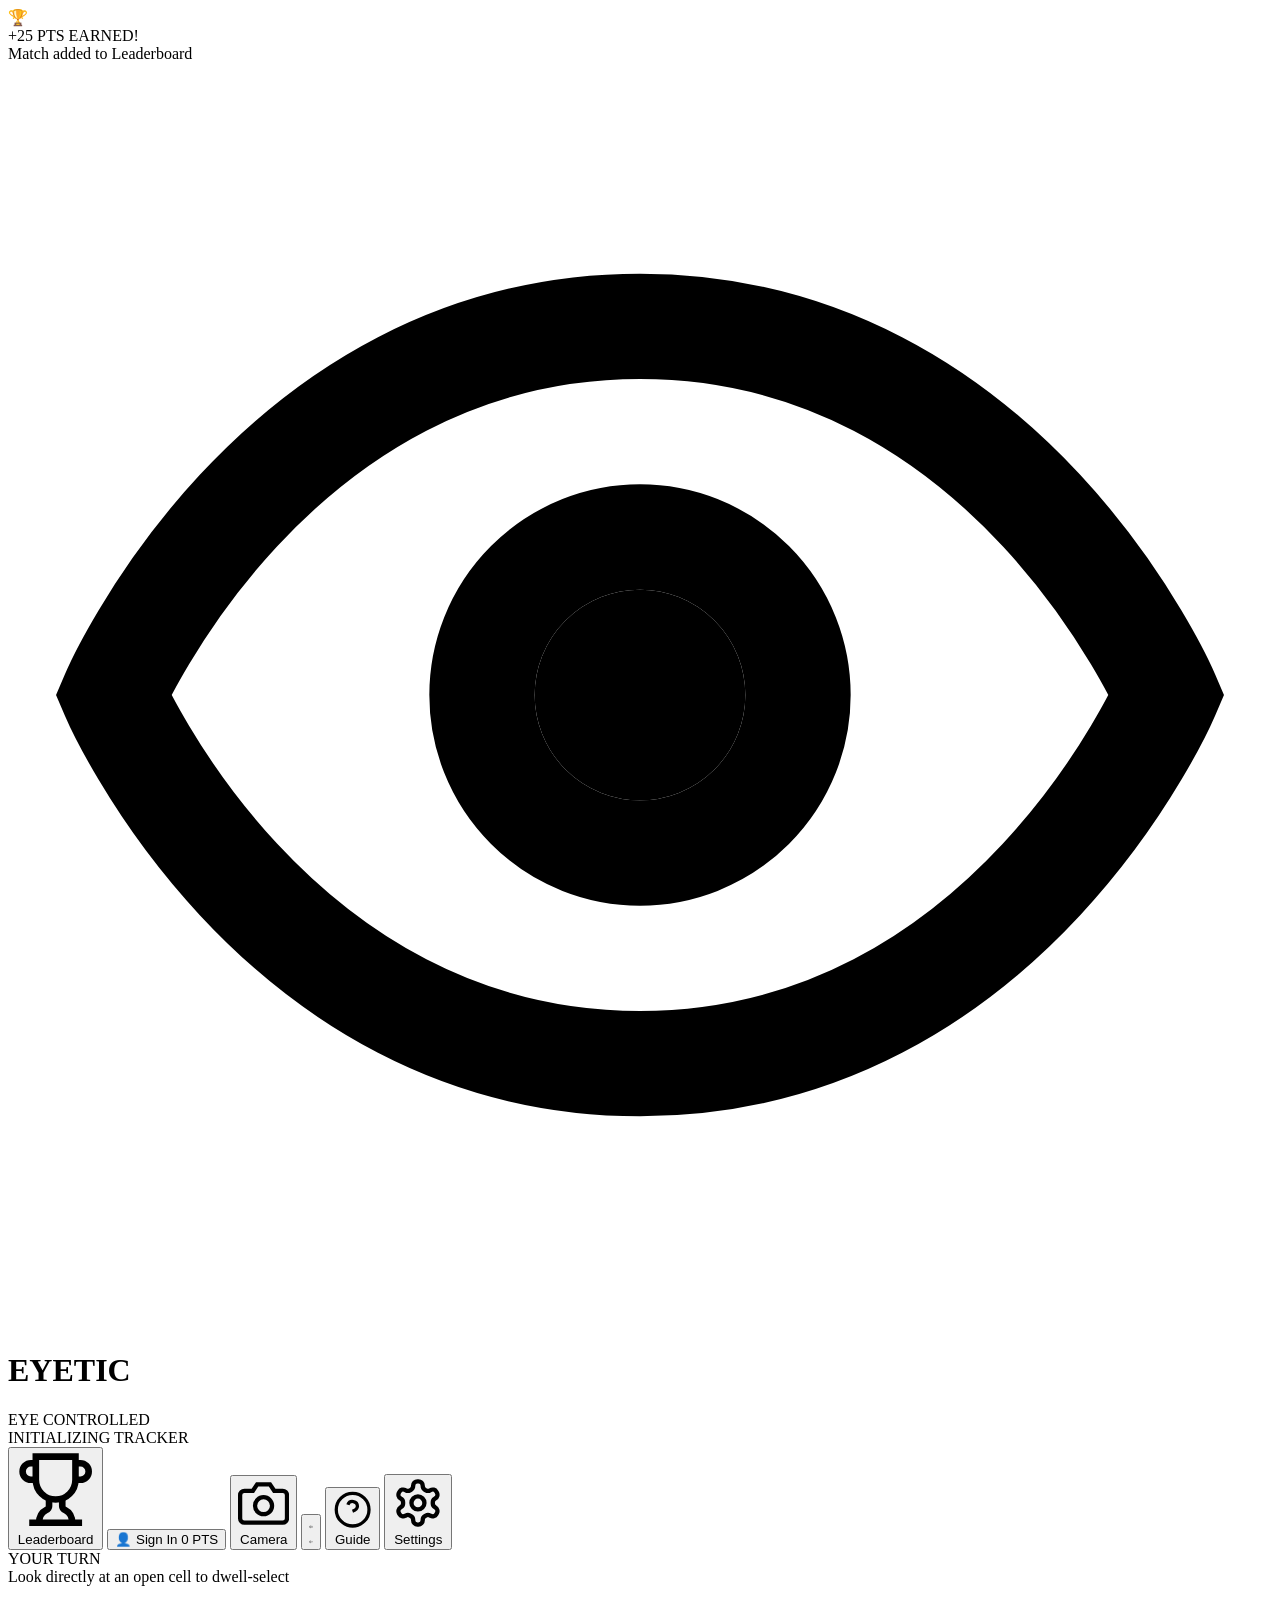
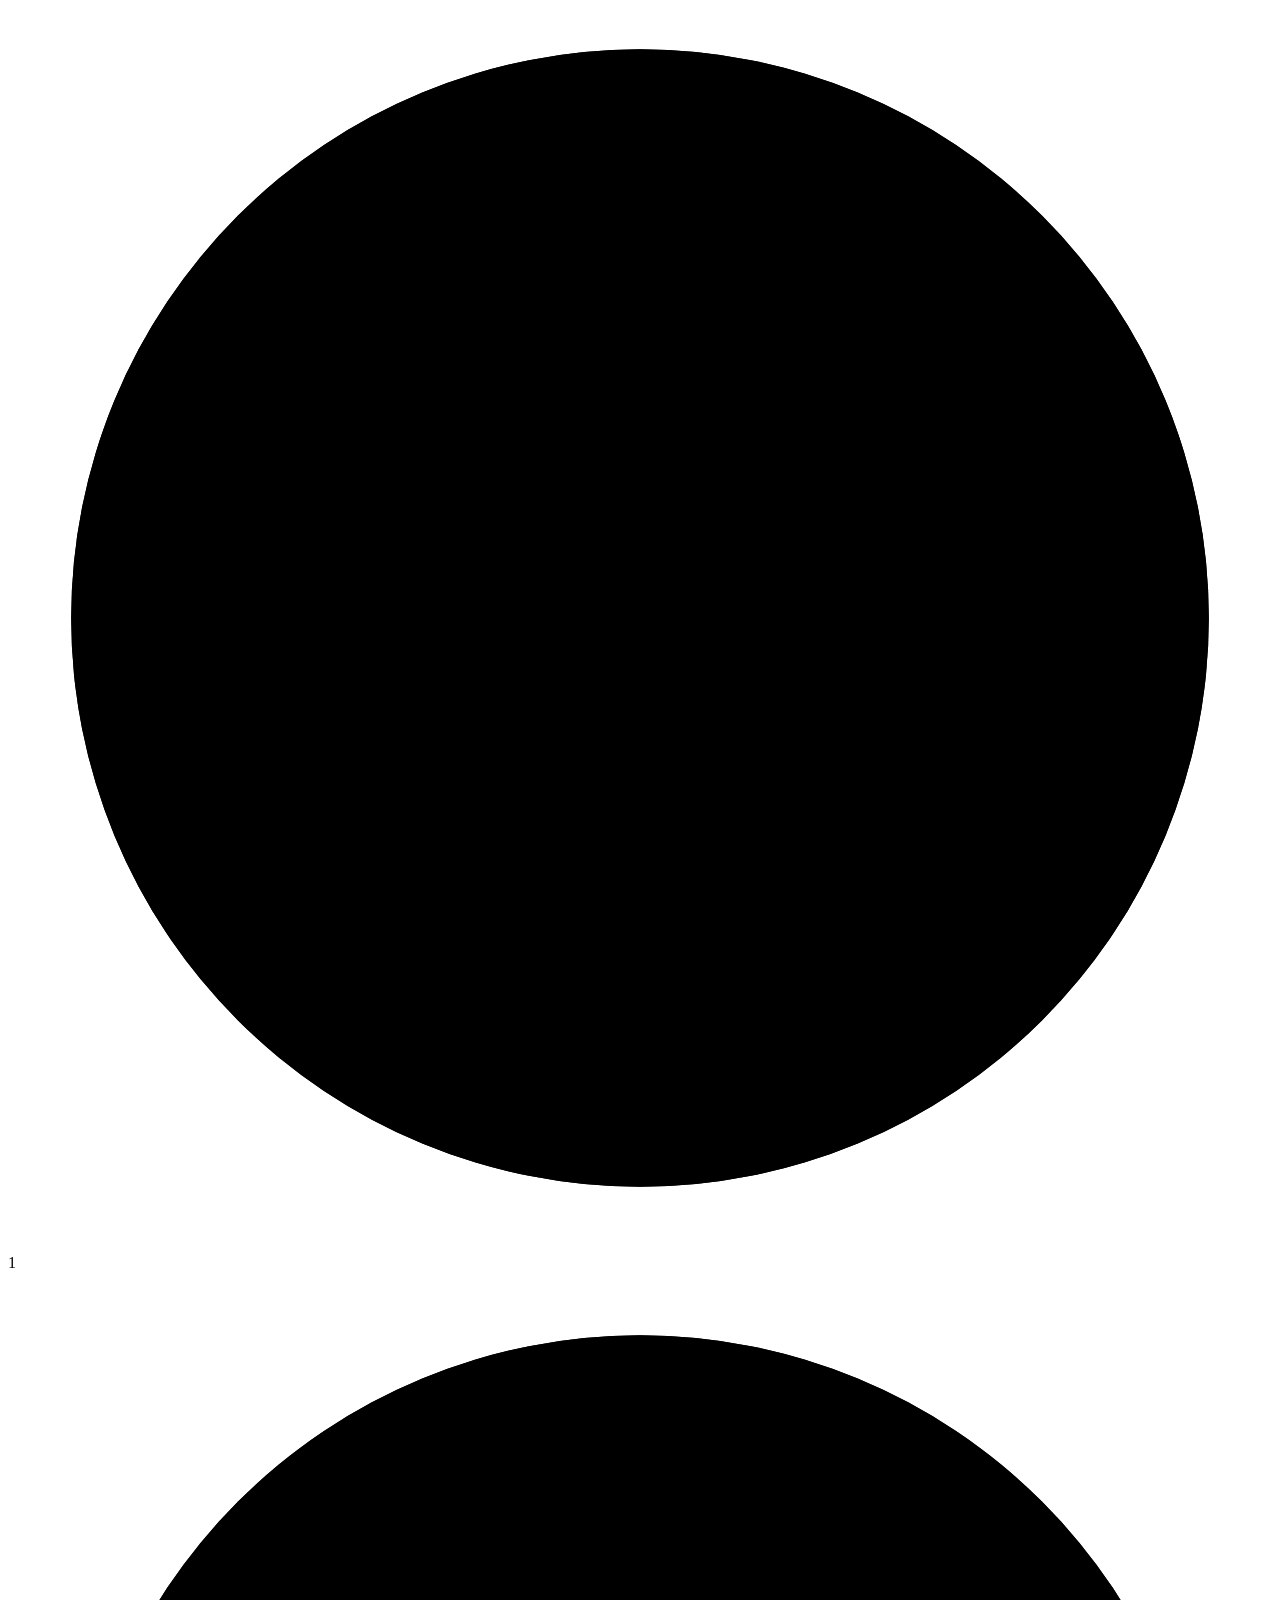
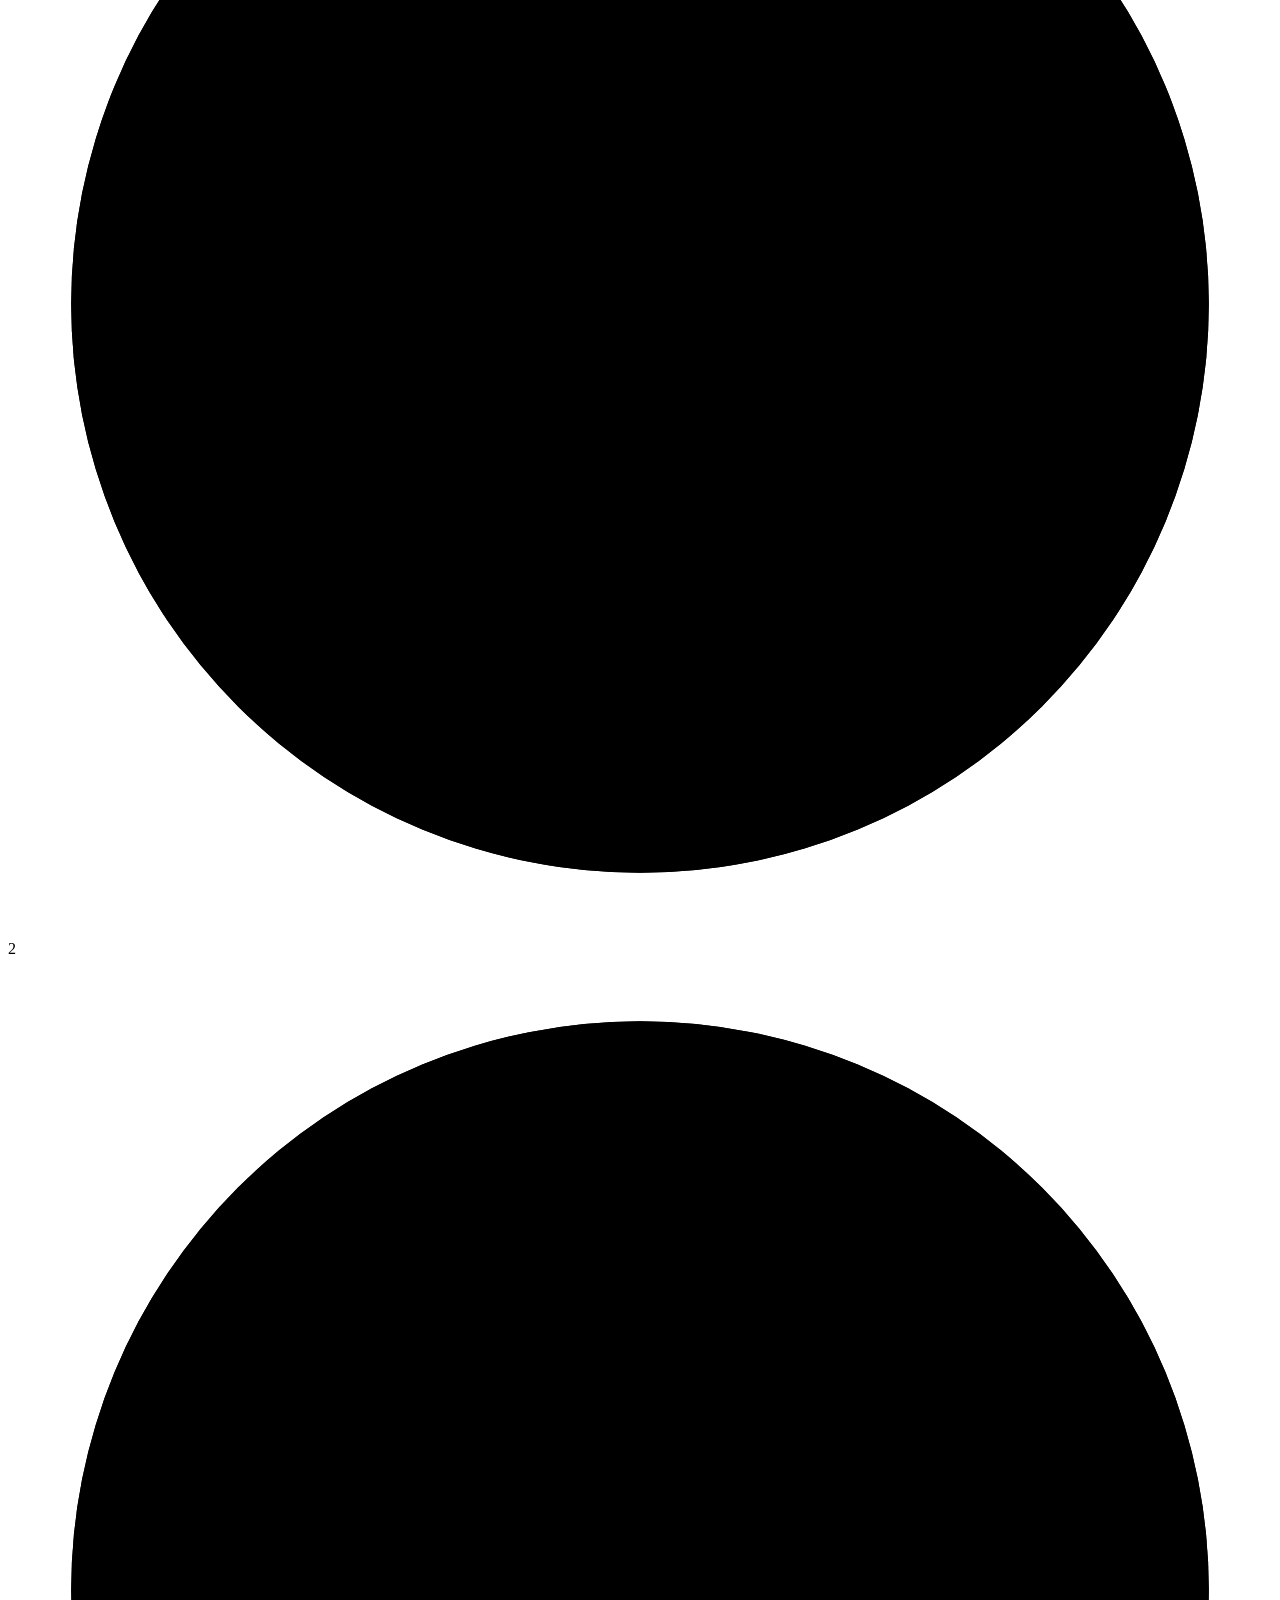
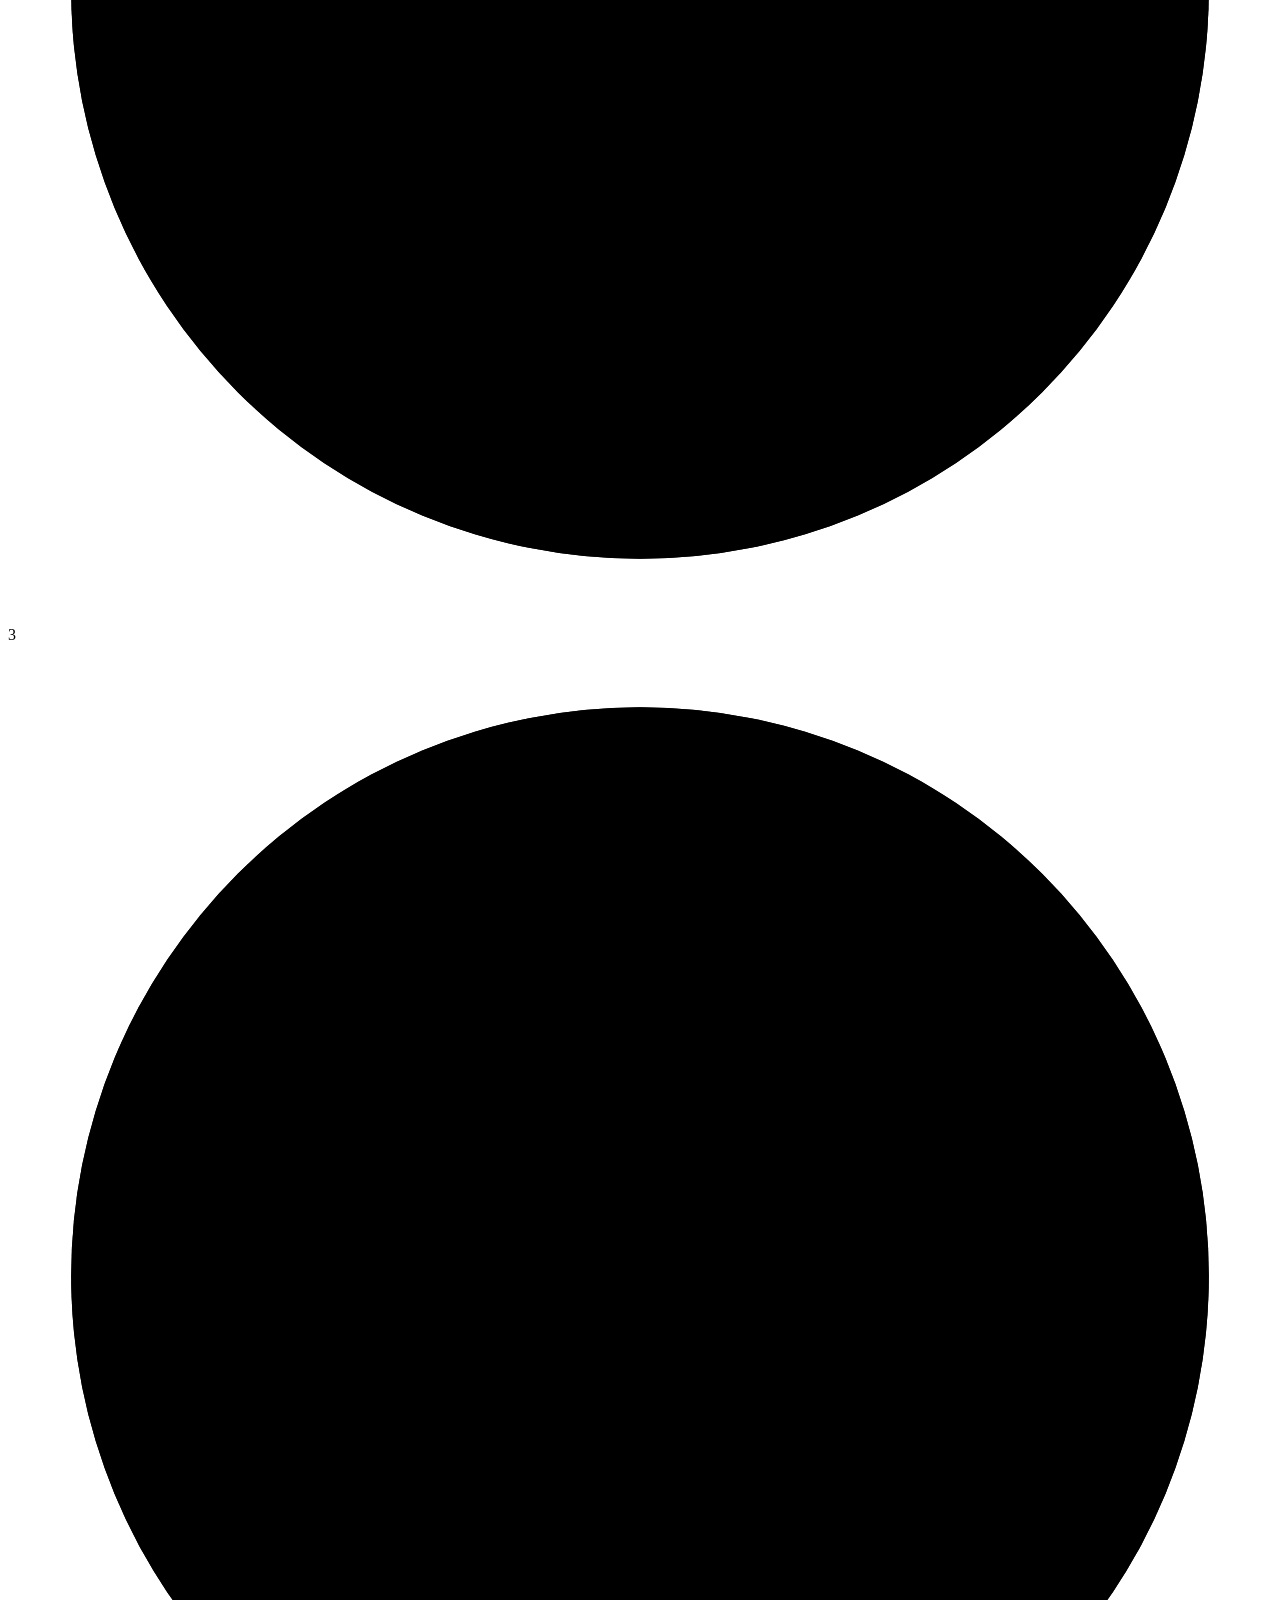
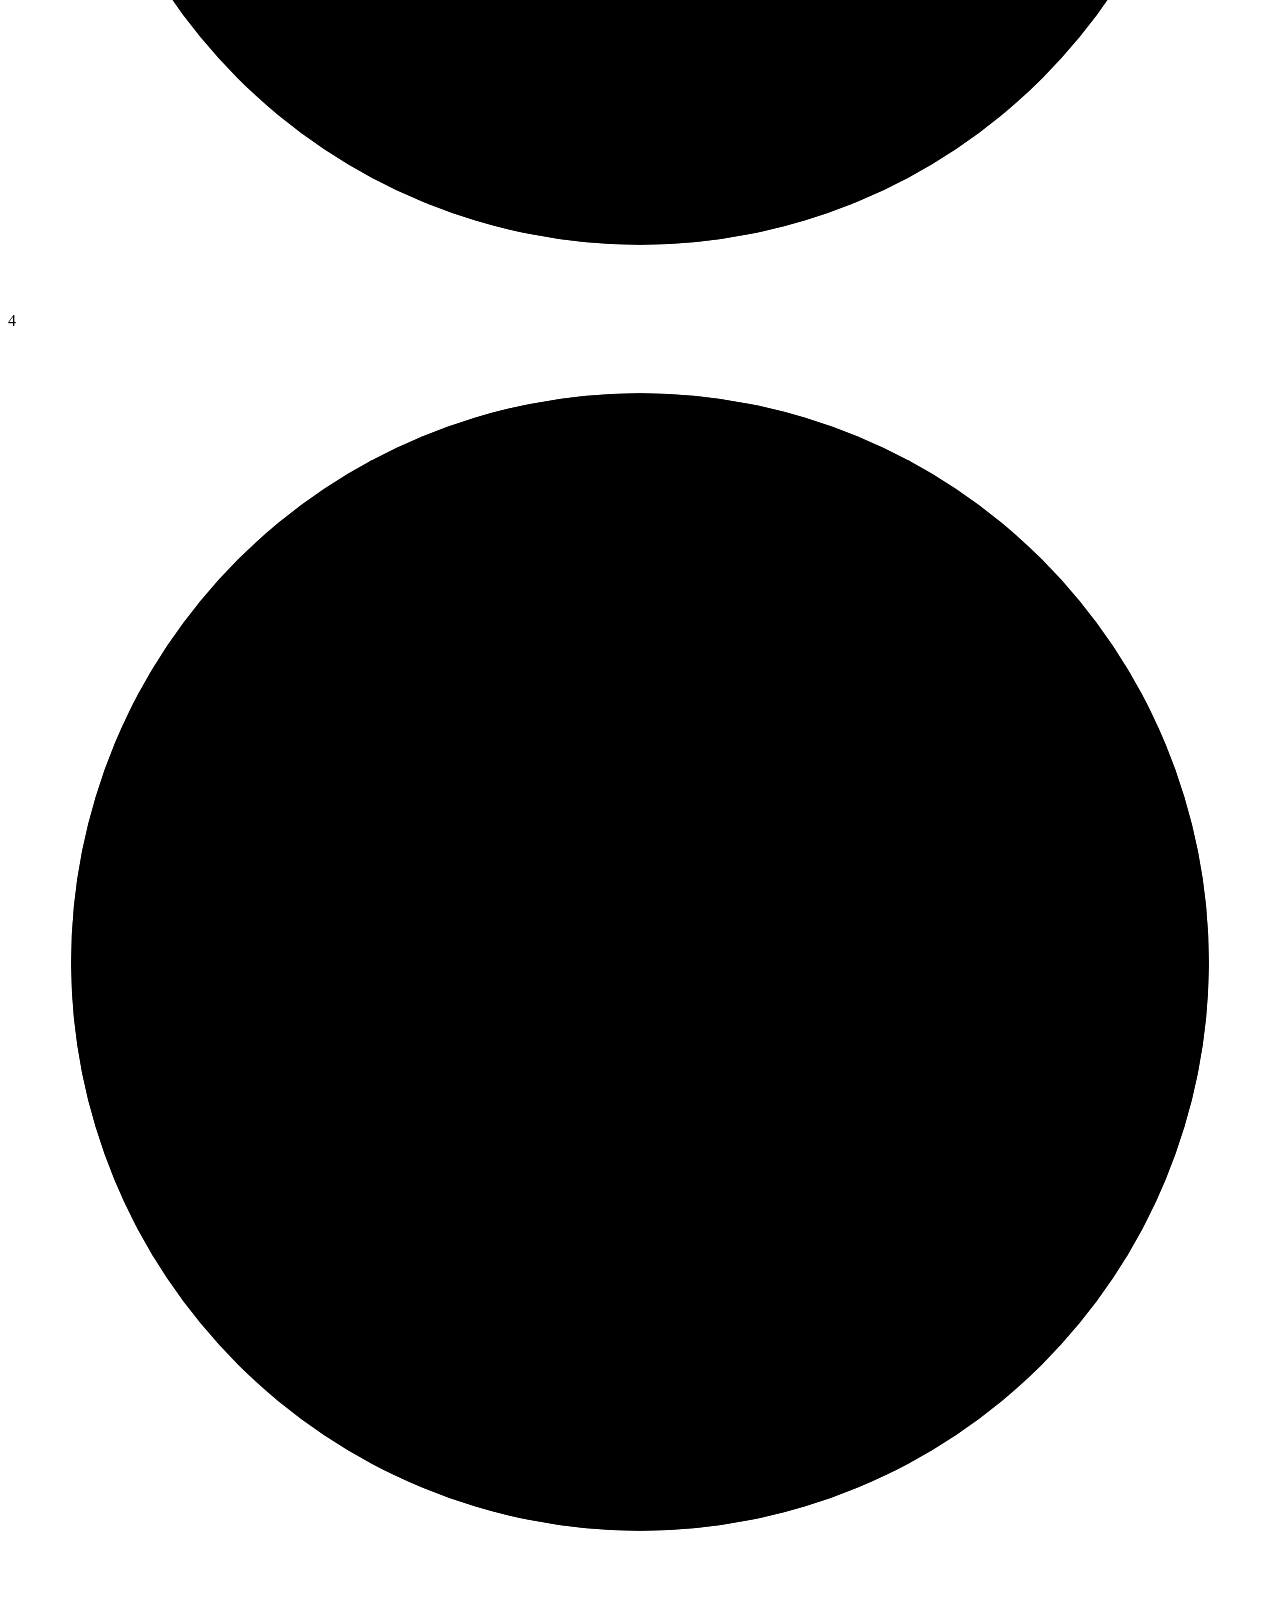
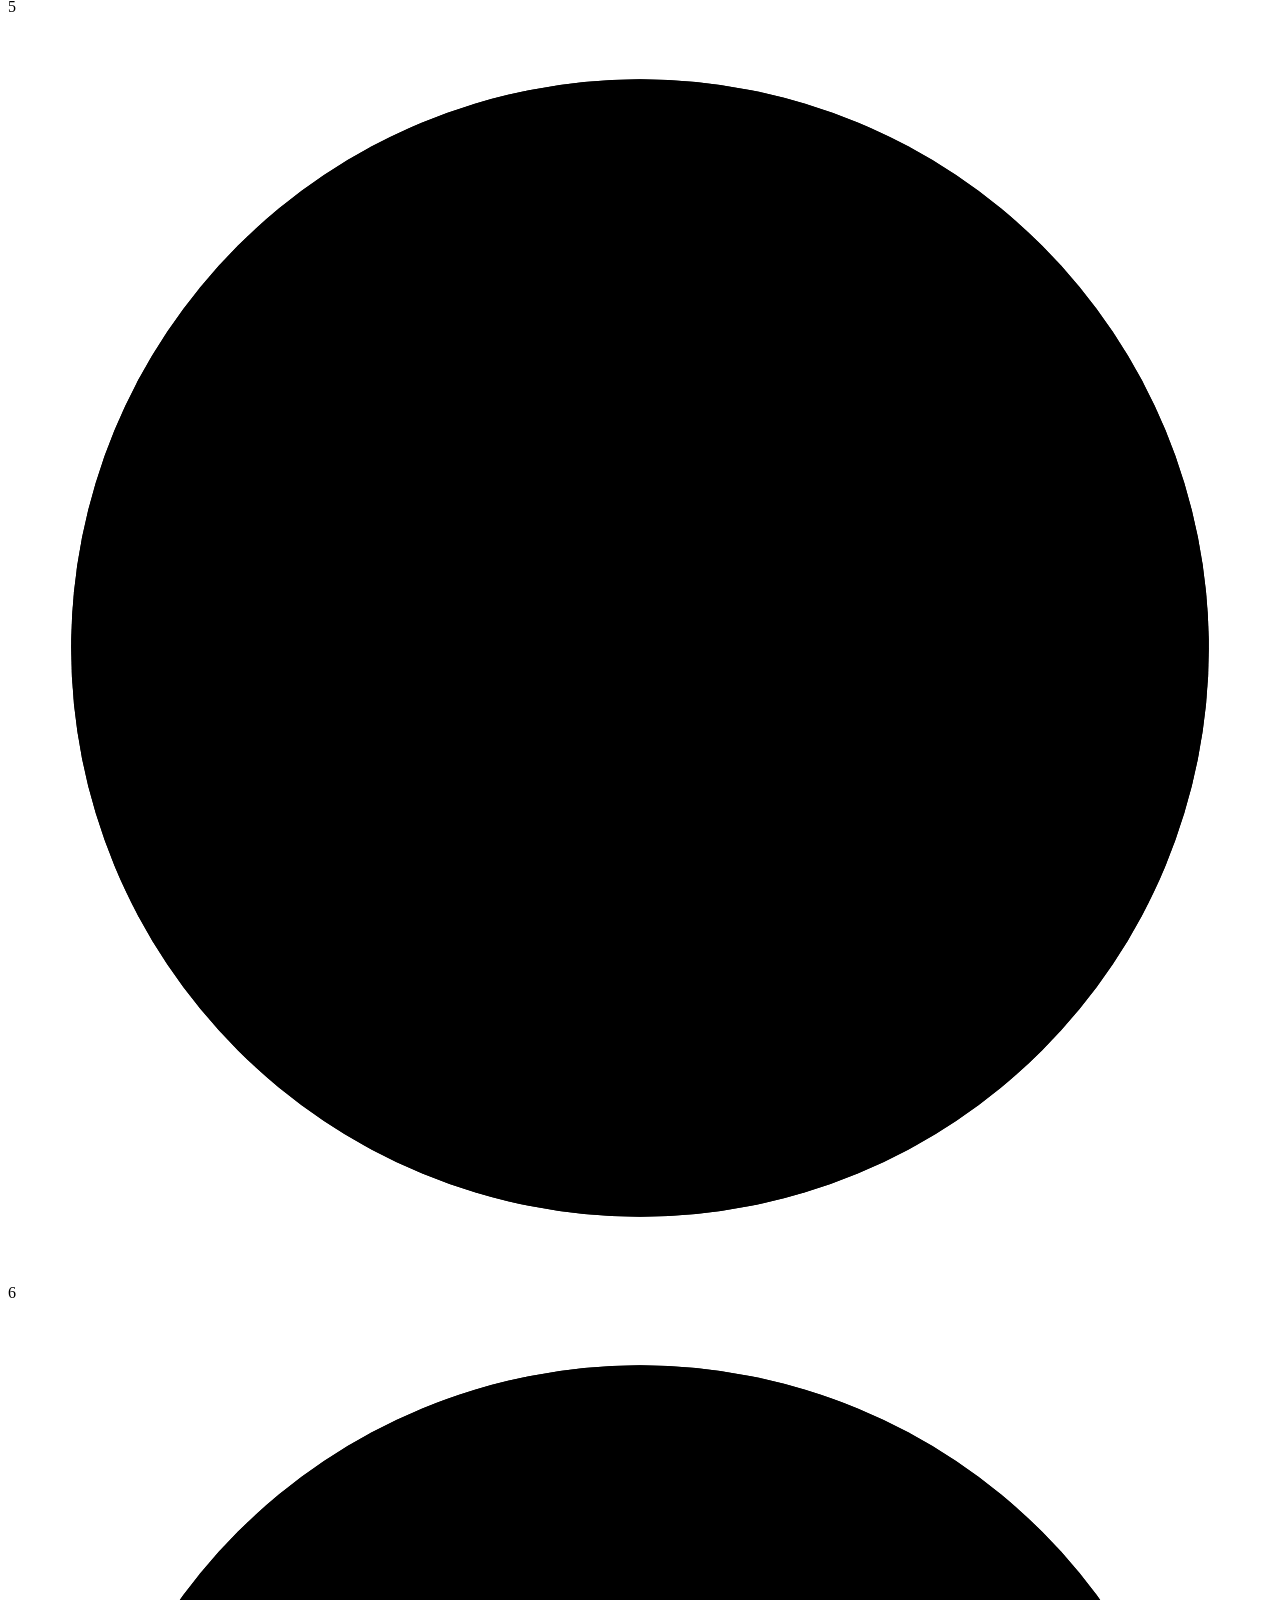
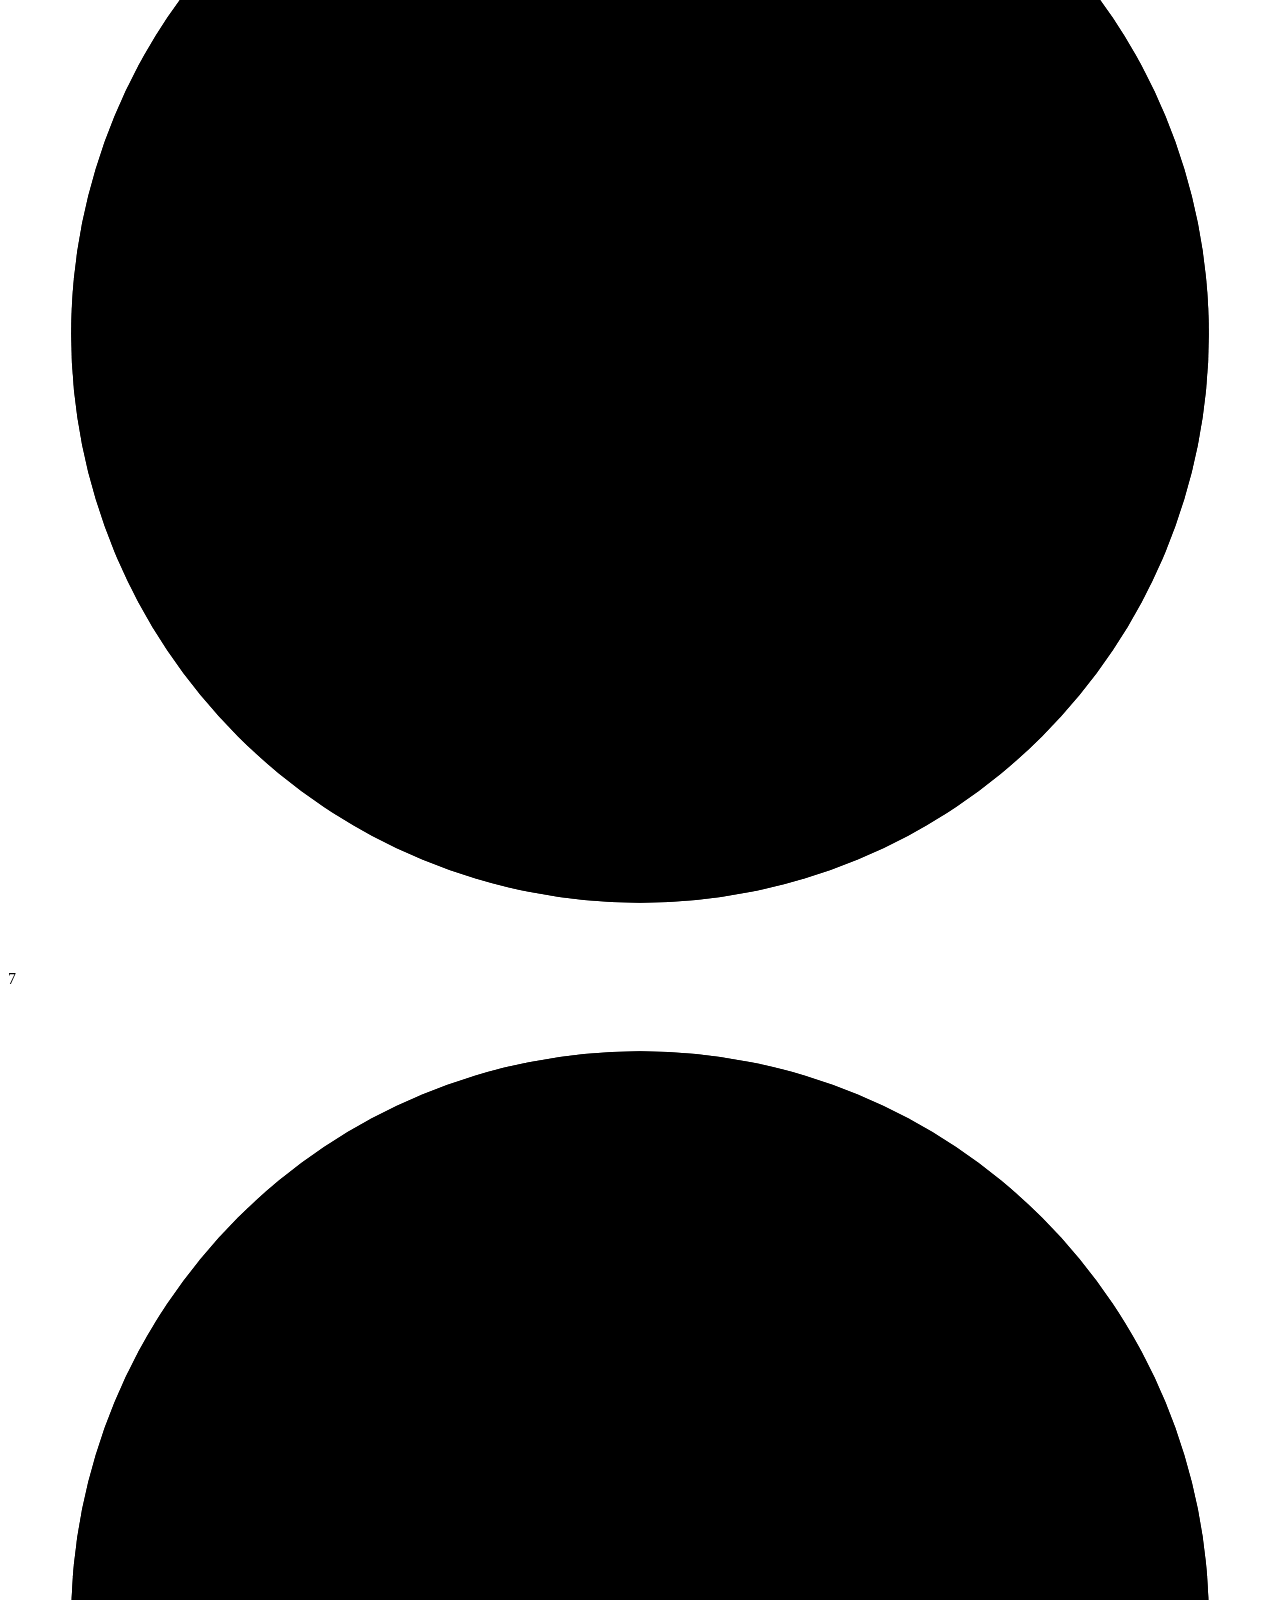
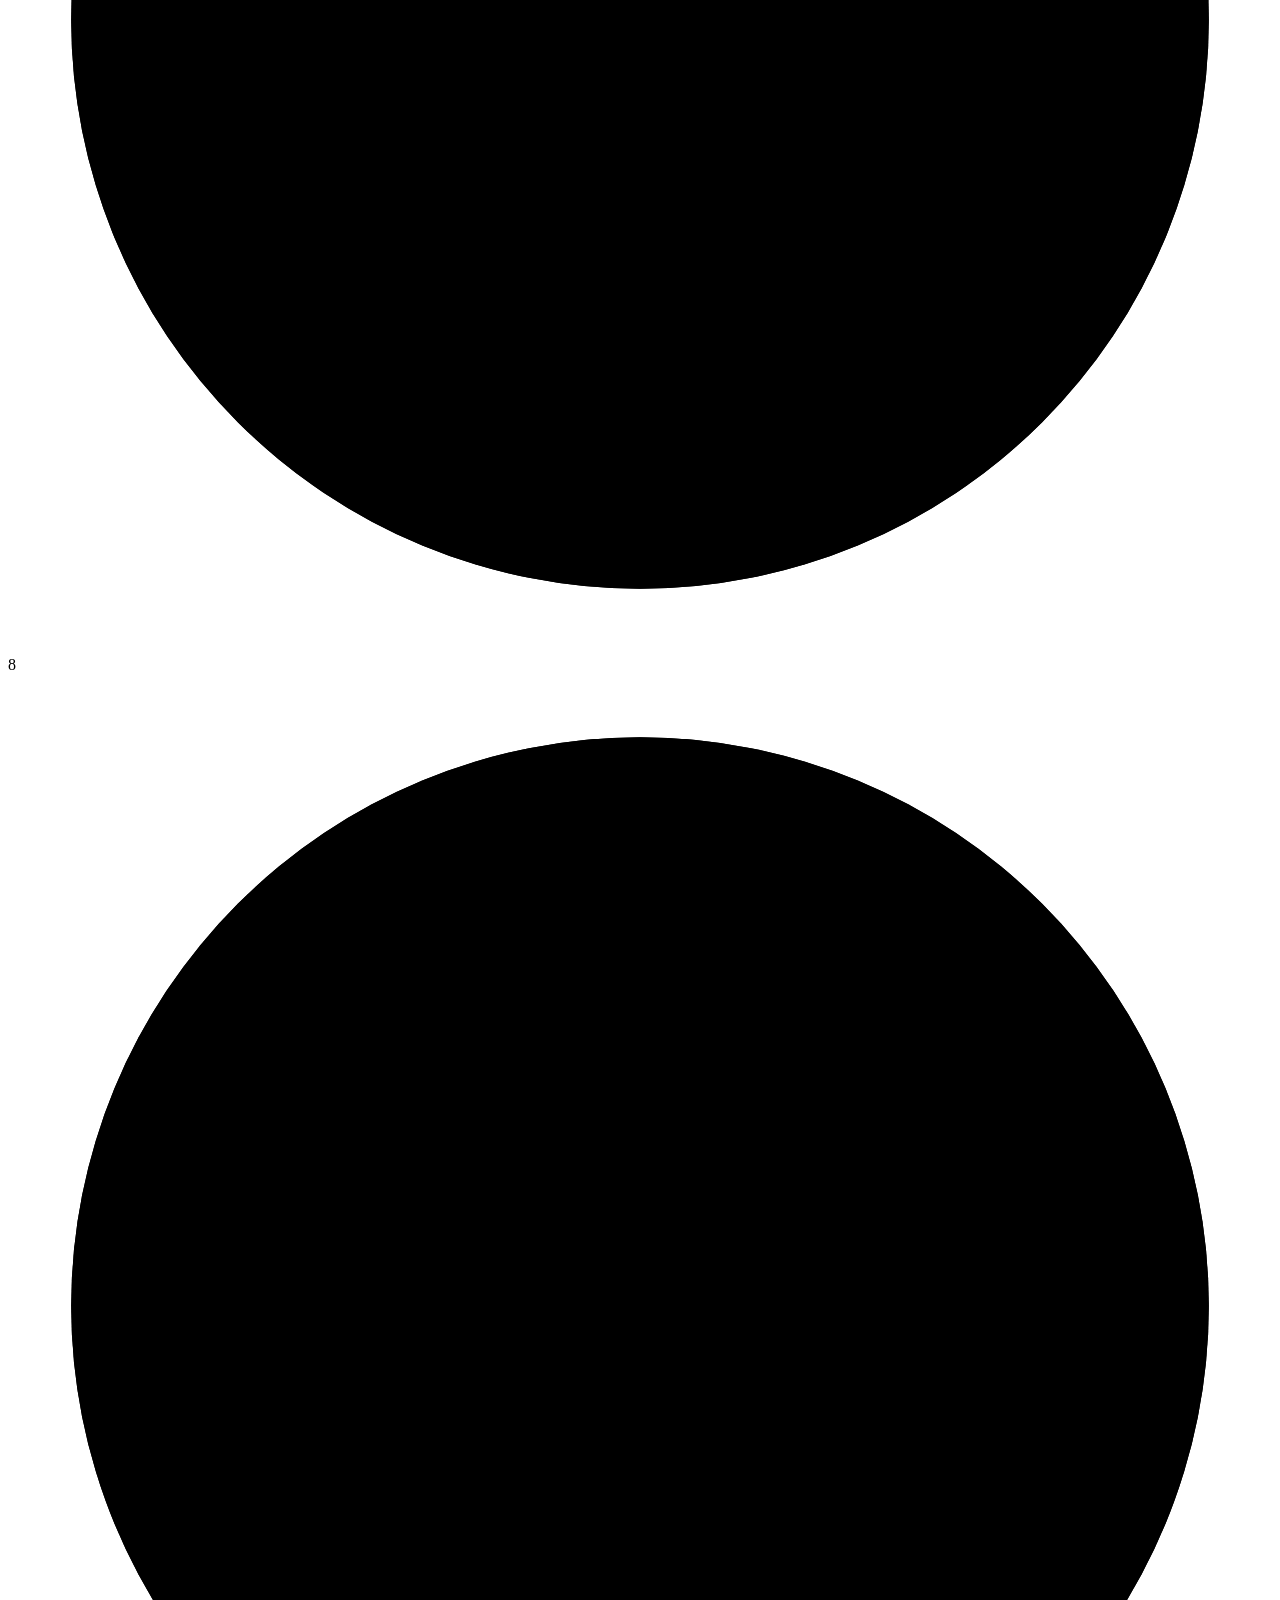
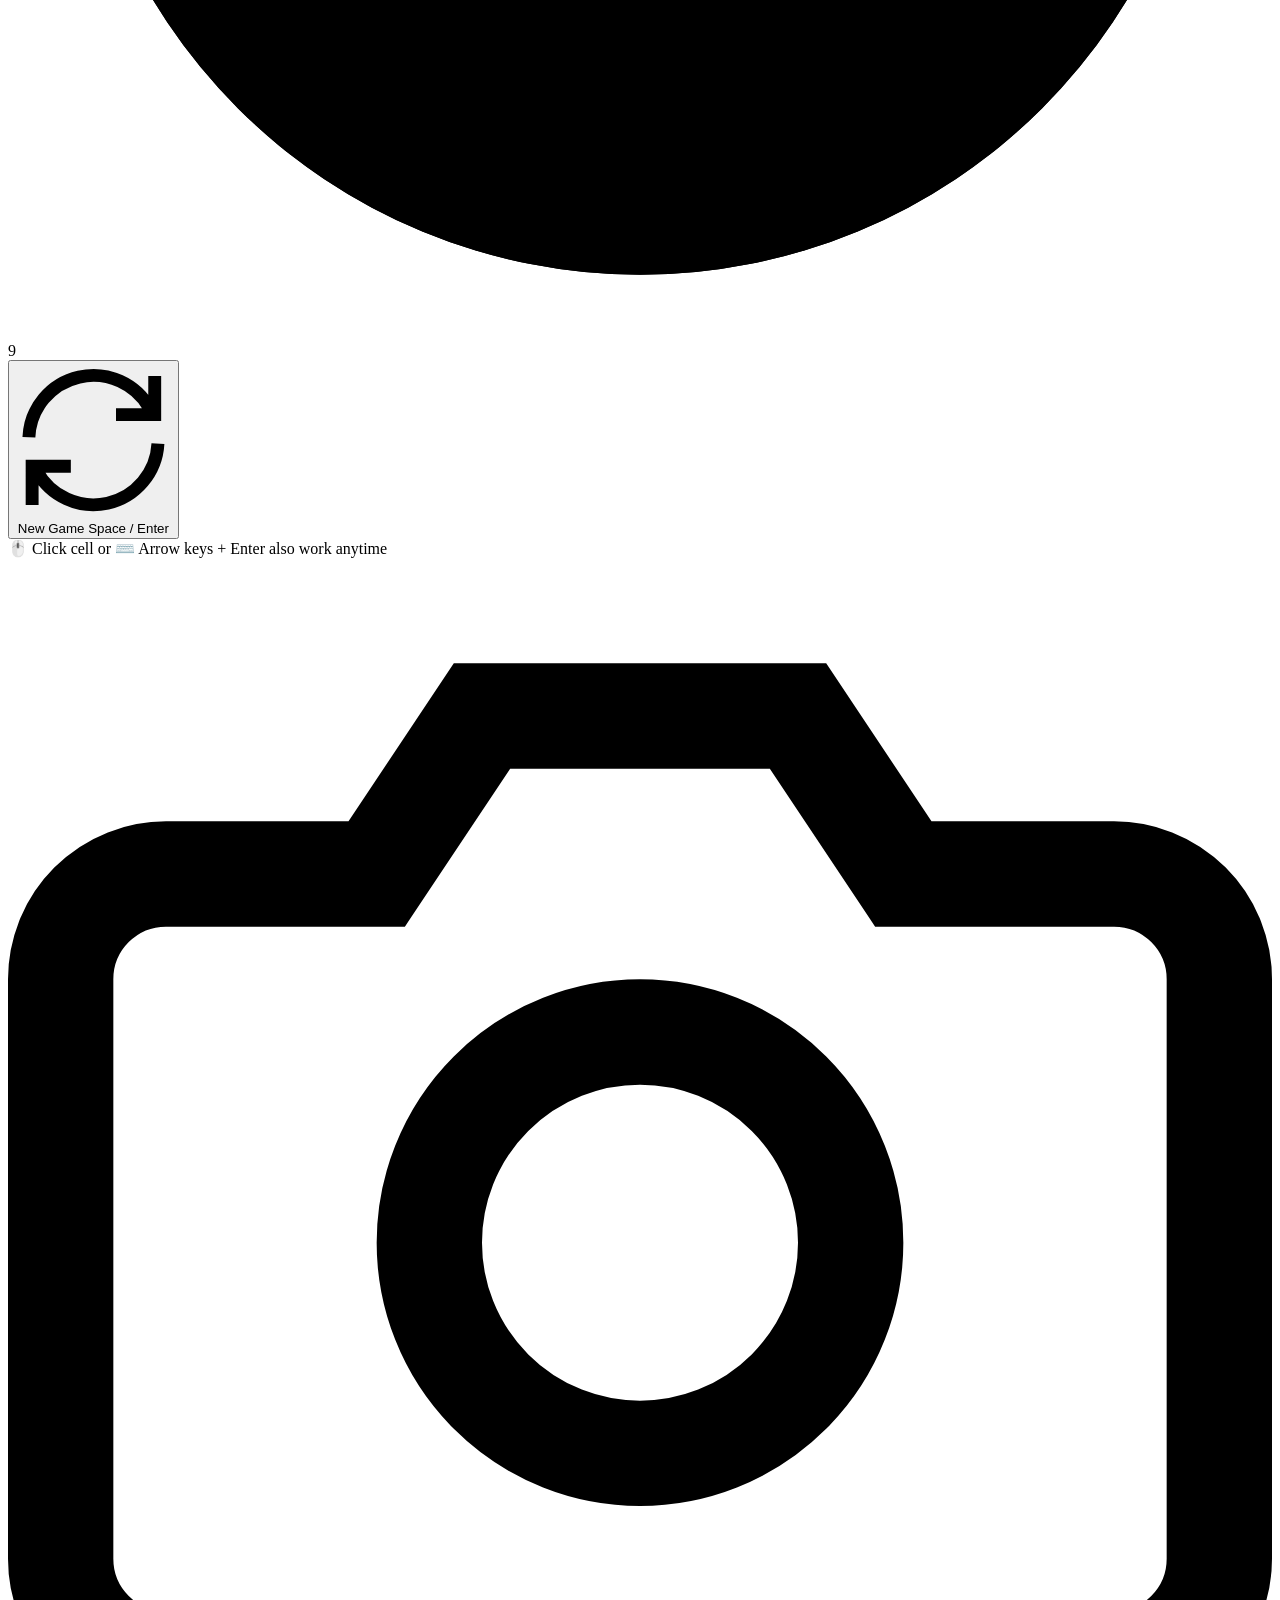
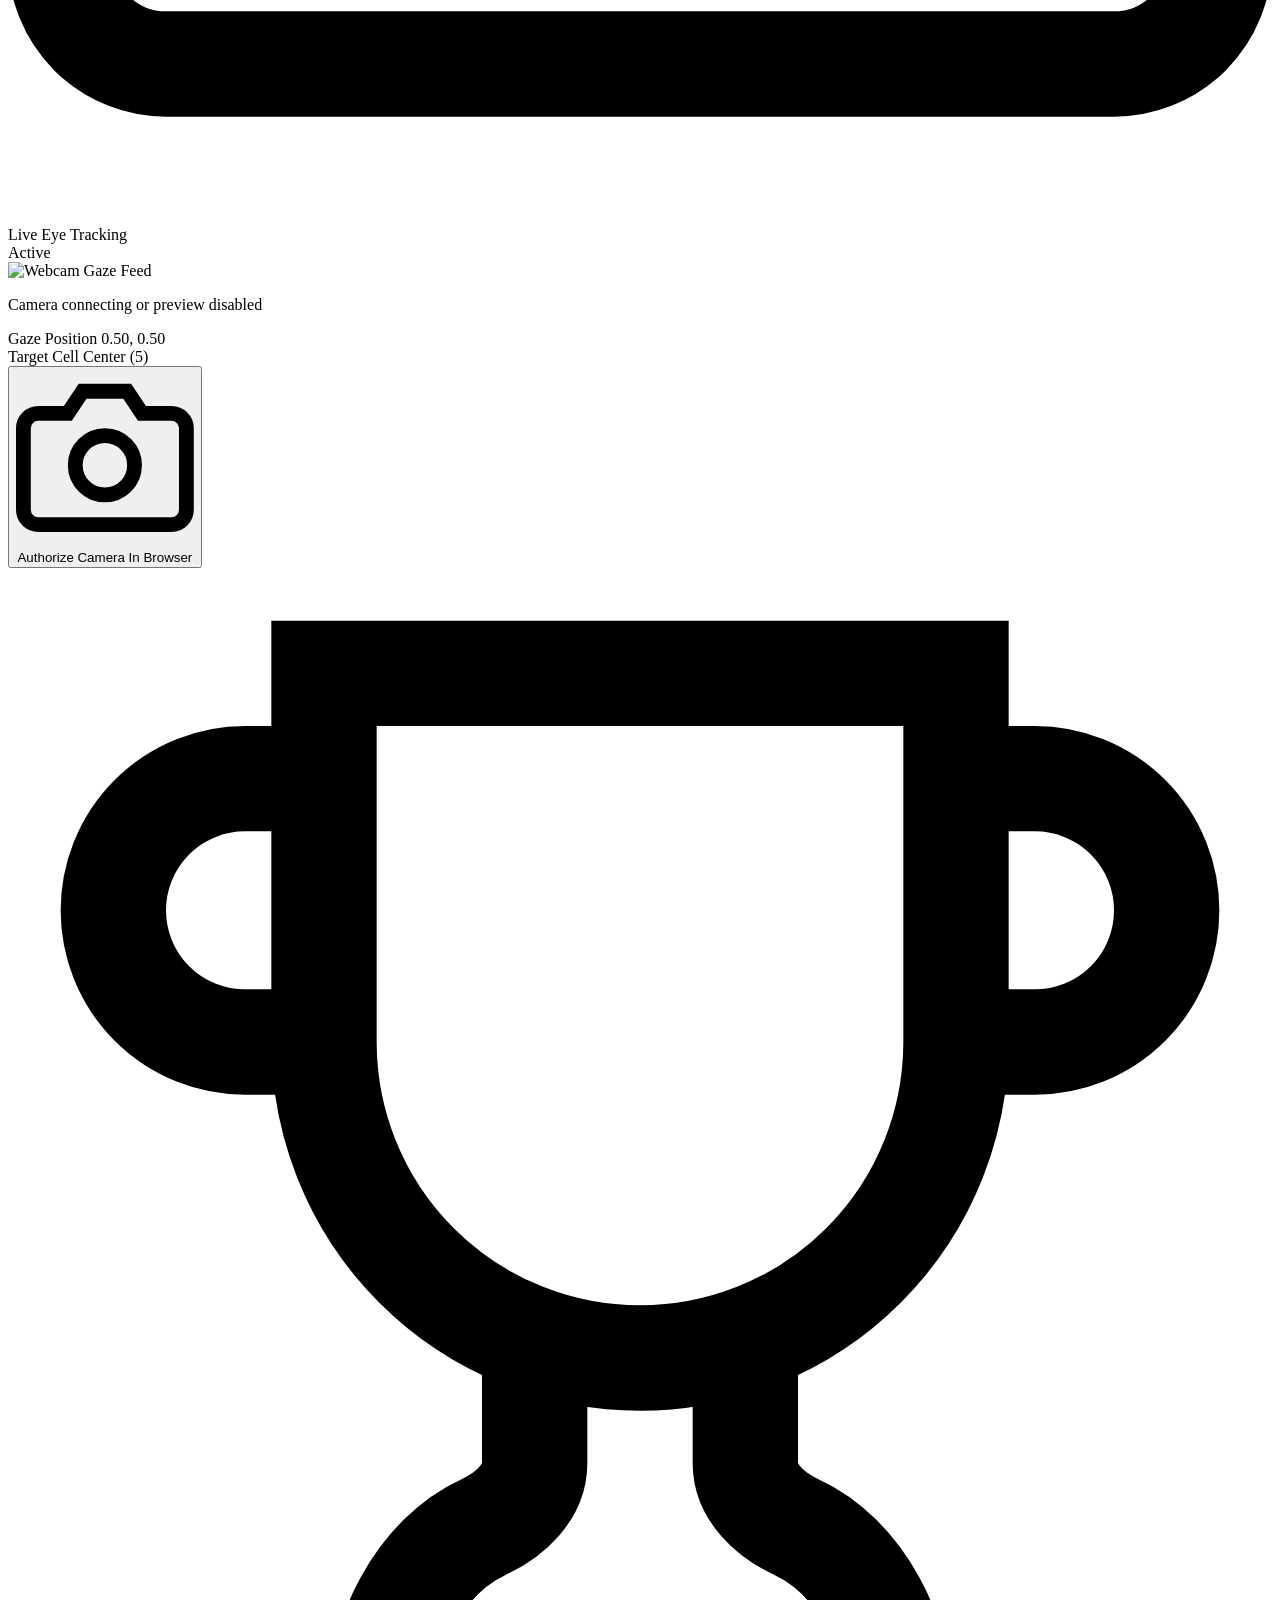
==== EyeTic/templates/index.html @ c66d7513 "feat: Add EyeTic eye-controlled Tic-Tac-Toe web and desktop application" ====
<!DOCTYPE html>
<html lang="en">
<head>
  <meta charset="UTF-8">
  <meta name="viewport" content="width=device-width, initial-scale=1.0">
  <title>EyeTic 👁️ | Eye-Controlled Tic-Tac-Toe</title>
  <meta name="description" content="Play Tic-Tac-Toe using real-time webcam eye and gaze tracking powered by OpenCV and MediaPipe.">
  <link rel="preconnect" href="https://fonts.googleapis.com">
  <link rel="preconnect" href="https://fonts.gstatic.com" crossorigin>
  <link href="https://fonts.googleapis.com/css2?family=JetBrains+Mono:wght@400;600;700&family=Outfit:wght@300;400;500;600;700;800&display=swap" rel="stylesheet">
  <link rel="stylesheet" href="/static/style.css">
</head>
<body>
  <div class="background-grid"></div>
  <div class="glow-orb orb-1"></div>
  <div class="glow-orb orb-2"></div>

  <!-- Notification Toast for Leaderboard Points -->
  <div id="pointsToast" class="points-toast hidden">
    <div class="toast-icon">🏆</div>
    <div class="toast-content">
      <div id="toastTitle" class="toast-title">+25 PTS EARNED!</div>
      <div id="toastSubtitle" class="toast-sub">Match added to Leaderboard</div>
    </div>
  </div>

  <div class="app-container">
    <!-- Top Navigation Header -->
    <header class="app-header">
      <div class="brand">
        <div class="brand-icon">
          <svg viewBox="0 0 24 24" fill="none" stroke="currentColor" stroke-width="2">
            <path d="M2 12s3-7 10-7 10 7 10 7-3 7-10 7-10-7-10-7Z" />
            <circle cx="12" cy="12" r="3" />
            <circle cx="12" cy="12" r="1" fill="currentColor" />
          </svg>
        </div>
        <div class="brand-text">
          <h1>EYETIC</h1>
          <span class="badge-vision">EYE CONTROLLED</span>
        </div>
      </div>

      <div class="header-status">
        <div id="cameraStatusPill" class="status-pill status-connecting">
          <span class="status-dot"></span>
          <span id="cameraStatusText">INITIALIZING TRACKER</span>
        </div>
      </div>

      <div class="header-actions">
        <!-- Leaderboard Action Button -->
        <button id="leaderboardBtn" class="btn-secondary btn-nav-gold" title="Global Rankings" aria-label="Leaderboard">
          <svg viewBox="0 0 24 24" fill="none" stroke="currentColor" stroke-width="2">
            <path d="M6 9H4.5a2.5 2.5 0 0 1 0-5H6"></path>
            <path d="M18 9h1.5a2.5 2.5 0 0 0 0-5H18"></path>
            <path d="M4 22h16"></path>
            <path d="M10 14.66V17c0 .55-.47.98-.97 1.21C7.85 18.75 7 20.24 7 22"></path>
            <path d="M14 14.66V17c0 .55.47.98.97 1.21C16.15 18.75 17 20.24 17 22"></path>
            <path d="M18 2H6v7a6 6 0 0 0 12 0V2Z"></path>
          </svg>
          <span>Leaderboard</span>
        </button>

        <!-- User Profile / Auth Button -->
        <button id="userProfileBtn" class="btn-secondary btn-user-pill" title="Player Profile / Login" aria-label="User Account">
          <span id="userAvatarIcon" class="user-avatar-icon">👤</span>
          <span id="userPillText">Sign In</span>
          <span id="userPointsBadge" class="user-points-badge hidden">0 PTS</span>
        </button>

        <!-- Camera Access Perm Button -->
        <button id="camPermBtn" class="btn-secondary" title="Camera Access & Permissions" aria-label="Camera Access">
          <svg viewBox="0 0 24 24" fill="none" stroke="currentColor" stroke-width="2">
            <path d="M23 19a2 2 0 0 1-2 2H3a2 2 0 0 1-2-2V8a2 2 0 0 1 2-2h4l2-3h6l2 3h4a2 2 0 0 1 2 2z"></path>
            <circle cx="12" cy="13" r="4"></circle>
          </svg>
          <span>Camera</span>
        </button>

        <!-- Sound Toggle Button -->
        <button id="soundToggleBtn" class="btn-icon" title="Toggle Sound FX" aria-label="Toggle Sound">
          <svg id="soundOnIcon" viewBox="0 0 24 24" fill="none" stroke="currentColor" stroke-width="2">
            <polygon points="11 5 6 9 2 9 2 15 6 15 11 19 11 5"></polygon>
            <path d="M15.54 8.46a5 5 0 0 1 0 7.07"></path>
            <path d="M19.07 4.93a10 10 0 0 1 0 14.14"></path>
          </svg>
          <svg id="soundOffIcon" viewBox="0 0 24 24" fill="none" stroke="currentColor" stroke-width="2" class="hidden">
            <polygon points="11 5 6 9 2 9 2 15 6 15 11 19 11 5"></polygon>
            <line x1="23" y1="9" x2="17" y2="15"></line>
            <line x1="17" y1="9" x2="23" y2="15"></line>
          </svg>
        </button>

        <!-- Guide Button -->
        <button id="howBtn" class="btn-secondary" aria-label="How to play">
          <svg viewBox="0 0 24 24" fill="none" stroke="currentColor" stroke-width="2">
            <circle cx="12" cy="12" r="10"></circle>
            <path d="M9.09 9a3 3 0 0 1 5.83 1c0 2-3 3-3 3"></path>
            <line x1="12" y1="17" x2="12.01" y2="17"></line>
          </svg>
          <span>Guide</span>
        </button>

        <!-- Settings Button -->
        <button id="settingsBtn" class="btn-secondary" aria-label="Settings">
          <svg viewBox="0 0 24 24" fill="none" stroke="currentColor" stroke-width="2">
            <path d="M12.22 2h-.44a2 2 0 0 0-2 2v.18a2 2 0 0 1-1 1.73l-.43.25a2 2 0 0 1-2 0l-.15-.08a2 2 0 0 0-2.73.73l-.22.38a2 2 0 0 0 .73 2.73l.15.1a2 2 0 0 1 1 1.72v.51a2 2 0 0 1-1 1.74l-.15.09a2 2 0 0 0-.73 2.73l.22.38a2 2 0 0 0 2.73.73l.15-.08a2 2 0 0 1 2 0l.43.25a2 2 0 0 1 1 1.73V20a2 2 0 0 0 2 2h.44a2 2 0 0 0 2-2v-.18a2 2 0 0 1 1-1.73l.43-.25a2 2 0 0 1 2 0l.15.08a2 2 0 0 0 2.73-.73l.22-.39a2 2 0 0 0-.73-2.73l-.15-.08a2 2 0 0 1-1-1.74v-.5a2 2 0 0 1 1-1.74l.15-.09a2 2 0 0 0 .73-2.73l-.22-.38a2 2 0 0 0-2.73-.73l-.15.08a2 2 0 0 1-2 0l-.43-.25a2 2 0 0 1-1-1.73V4a2 2 0 0 0-2-2z"></path>
            <circle cx="12" cy="12" r="3"></circle>
          </svg>
          <span>Settings</span>
        </button>
      </div>
    </header>

    <!-- Main Workspace Layout -->
    <main class="main-layout">
      <!-- Left: Game Arena -->
      <section class="game-section">
        <!-- Turn / Result Banner -->
        <div id="turnBanner" class="turn-banner turn-player">
          <div class="turn-indicator">
            <span class="turn-dot"></span>
            <span id="turnText" class="turn-title">YOUR TURN</span>
          </div>
          <span id="turnSubtitle" class="turn-subtitle">Look directly at an open cell to dwell-select</span>
        </div>

        <!-- 3x3 Board Arena -->
        <div class="board-wrapper">
          <div id="board" class="board-grid">
            <div class="cell" data-idx="0" id="cell-0">
              <svg class="dwell-svg" viewBox="0 0 120 120">
                <circle class="dwell-bg" cx="60" cy="60" r="54"></circle>
                <circle class="dwell-bar" cx="60" cy="60" r="54"></circle>
              </svg>
              <div class="mark-slot"></div>
              <span class="cell-num">1</span>
            </div>
            <div class="cell" data-idx="1" id="cell-1">
              <svg class="dwell-svg" viewBox="0 0 120 120">
                <circle class="dwell-bg" cx="60" cy="60" r="54"></circle>
                <circle class="dwell-bar" cx="60" cy="60" r="54"></circle>
              </svg>
              <div class="mark-slot"></div>
              <span class="cell-num">2</span>
            </div>
            <div class="cell" data-idx="2" id="cell-2">
              <svg class="dwell-svg" viewBox="0 0 120 120">
                <circle class="dwell-bg" cx="60" cy="60" r="54"></circle>
                <circle class="dwell-bar" cx="60" cy="60" r="54"></circle>
              </svg>
              <div class="mark-slot"></div>
              <span class="cell-num">3</span>
            </div>
            <div class="cell" data-idx="3" id="cell-3">
              <svg class="dwell-svg" viewBox="0 0 120 120">
                <circle class="dwell-bg" cx="60" cy="60" r="54"></circle>
                <circle class="dwell-bar" cx="60" cy="60" r="54"></circle>
              </svg>
              <div class="mark-slot"></div>
              <span class="cell-num">4</span>
            </div>
            <div class="cell" data-idx="4" id="cell-4">
              <svg class="dwell-svg" viewBox="0 0 120 120">
                <circle class="dwell-bg" cx="60" cy="60" r="54"></circle>
                <circle class="dwell-bar" cx="60" cy="60" r="54"></circle>
              </svg>
              <div class="mark-slot"></div>
              <span class="cell-num">5</span>
            </div>
            <div class="cell" data-idx="5" id="cell-5">
              <svg class="dwell-svg" viewBox="0 0 120 120">
                <circle class="dwell-bg" cx="60" cy="60" r="54"></circle>
                <circle class="dwell-bar" cx="60" cy="60" r="54"></circle>
              </svg>
              <div class="mark-slot"></div>
              <span class="cell-num">6</span>
            </div>
            <div class="cell" data-idx="6" id="cell-6">
              <svg class="dwell-svg" viewBox="0 0 120 120">
                <circle class="dwell-bg" cx="60" cy="60" r="54"></circle>
                <circle class="dwell-bar" cx="60" cy="60" r="54"></circle>
              </svg>
              <div class="mark-slot"></div>
              <span class="cell-num">7</span>
            </div>
            <div class="cell" data-idx="7" id="cell-7">
              <svg class="dwell-svg" viewBox="0 0 120 120">
                <circle class="dwell-bg" cx="60" cy="60" r="54"></circle>
                <circle class="dwell-bar" cx="60" cy="60" r="54"></circle>
              </svg>
              <div class="mark-slot"></div>
              <span class="cell-num">8</span>
            </div>
            <div class="cell" data-idx="8" id="cell-8">
              <svg class="dwell-svg" viewBox="0 0 120 120">
                <circle class="dwell-bg" cx="60" cy="60" r="54"></circle>
                <circle class="dwell-bar" cx="60" cy="60" r="54"></circle>
              </svg>
              <div class="mark-slot"></div>
              <span class="cell-num">9</span>
            </div>
          </div>
        </div>

        <!-- Action Bar under Board -->
        <div class="board-actions">
          <button id="newRoundBtn" class="btn-primary">
            <svg viewBox="0 0 24 24" fill="none" stroke="currentColor" stroke-width="2">
              <path d="M21.5 2v6h-6M2.5 22v-6h6M2 11.5a10 10 0 0 1 18.8-4.3M22 12.5a10 10 0 0 1-18.8 4.2" />
            </svg>
            <span>New Game</span>
            <span class="kbd-hint">Space / Enter</span>
          </button>

          <div class="helper-text">
            <span>🖱️ Click cell or ⌨️ Arrow keys + Enter also work anytime</span>
          </div>
        </div>
      </section>

      <!-- Right: Vision & Stats Control Center -->
      <aside class="sidebar-section">
        <!-- Live Camera Vision Feed -->
        <div class="card vision-card">
          <div class="card-header">
            <div class="card-title">
              <svg viewBox="0 0 24 24" fill="none" stroke="currentColor" stroke-width="2">
                <path d="M23 19a2 2 0 0 1-2 2H3a2 2 0 0 1-2-2V8a2 2 0 0 1 2-2h4l2-3h6l2 3h4a2 2 0 0 1 2 2z"></path>
                <circle cx="12" cy="13" r="4"></circle>
              </svg>
              <span>Live Eye Tracking</span>
            </div>
            <span id="trackerBadge" class="card-badge badge-active">Active</span>
          </div>

          <div class="video-container">
            <img id="videoFeed" src="/video_feed" alt="Webcam Gaze Feed" crossorigin="anonymous" />
            <div id="videoFallback" class="video-fallback hidden">
              <div class="fallback-spinner"></div>
              <p>Camera connecting or preview disabled</p>
            </div>
            <!-- Calibrated Gaze Position Overlay -->
            <div id="gazeOverlayDot" class="gaze-overlay-dot"></div>
          </div>

          <div class="vision-telemetry">
            <div class="telemetry-item">
              <span class="telemetry-label">Gaze Position</span>
              <span id="telemetryCoords" class="telemetry-val">0.50, 0.50</span>
            </div>
            <div class="telemetry-item">
              <span class="telemetry-label">Target Cell</span>
              <span id="telemetryTarget" class="telemetry-val">Center (5)</span>
            </div>
          </div>

          <div class="camera-actions-row">
            <button id="requestBrowserCamBtn" class="btn-cam-action" title="Trigger browser camera authorization prompt">
              <svg viewBox="0 0 24 24" fill="none" stroke="currentColor" stroke-width="2">
                <path d="M23 19a2 2 0 0 1-2 2H3a2 2 0 0 1-2-2V8a2 2 0 0 1 2-2h4l2-3h6l2 3h4a2 2 0 0 1 2 2z"></path>
                <circle cx="12" cy="13" r="4"></circle>
              </svg>
              <span>Authorize Camera In Browser</span>
            </button>
          </div>
        </div>

        <!-- Match Scoreboard -->
        <div class="card stats-card">
          <div class="card-header">
            <div class="card-title">
              <svg viewBox="0 0 24 24" fill="none" stroke="currentColor" stroke-width="2">
                <path d="M6 9H4.5a2.5 2.5 0 0 1 0-5H6"></path>
                <path d="M18 9h1.5a2.5 2.5 0 0 0 0-5H18"></path>
                <path d="M4 22h16"></path>
                <path d="M10 14.66V17c0 .55-.47.98-.97 1.21C7.85 18.75 7 20.24 7 22"></path>
                <path d="M14 14.66V17c0 .55.47.98.97 1.21C16.15 18.75 17 20.24 17 22"></path>
                <path d="M18 2H6v7a6 6 0 0 0 12 0V2Z"></path>
              </svg>
              <span>Scoreboard</span>
            </div>
            <button id="resetStatsBtn" class="btn-text-subtle" title="Reset all match statistics">Reset</button>
          </div>

          <div class="stats-grid">
            <div class="stat-box stat-win">
              <span class="stat-number" id="statWins">0</span>
              <span class="stat-label">Wins (You)</span>
            </div>
            <div class="stat-box stat-draw">
              <span class="stat-number" id="statDraws">0</span>
              <span class="stat-label">Draws</span>
            </div>
            <div class="stat-box stat-loss">
              <span class="stat-number" id="statLosses">0</span>
              <span class="stat-label">Losses (AI)</span>
            </div>
          </div>

          <!-- User Stats Quick Preview if Logged In -->
          <div id="userQuickStats" class="user-quick-stats hidden">
            <div class="user-qs-row">
              <span class="user-qs-label">Player Elo Points:</span>
              <span id="userQsPoints" class="user-qs-val">0 PTS</span>
            </div>
            <div class="user-qs-row">
              <span class="user-qs-label">Win Rate:</span>
              <span id="userQsWinRate" class="user-qs-val">0%</span>
            </div>
          </div>
        </div>

        <!-- Quick Game Configuration -->
        <div class="card config-card">
          <div class="card-header">
            <div class="card-title">
              <svg viewBox="0 0 24 24" fill="none" stroke="currentColor" stroke-width="2">
                <circle cx="12" cy="12" r="3"></circle>
                <path d="M19.4 15a1.65 1.65 0 0 0 .33 1.82l.06.06a2 2 0 0 1 0 2.83 2 2 0 0 1-2.83 0l-.06-.06a1.65 1.65 0 0 0-1.82-.33 1.65 1.65 0 0 0-1 1.51V21a2 2 0 0 1-2 2 2 2 0 0 1-2-2v-.09A1.65 1.65 0 0 0 9 19.4a1.65 1.65 0 0 0-1.82.33l-.06.06a2 2 0 0 1-2.83 0 2 2 0 0 1 0-2.83l.06-.06a1.65 1.65 0 0 0 .33-1.82 1.65 1.65 0 0 0-1.51-1H3a2 2 0 0 1-2-2 2 2 0 0 1 2-2h.09A1.65 1.65 0 0 0 4.6 9a1.65 1.65 0 0 0-.33-1.82l-.06-.06a2 2 0 0 1 0-2.83 2 2 0 0 1 2.83 0l.06.06a1.65 1.65 0 0 0 1.82.33H9a1.65 1.65 0 0 0 1-1.51V3a2 2 0 0 1 2-2 2 2 0 0 1 2 2v.09a1.65 1.65 0 0 0 1 1.51 1.65 1.65 0 0 0 1.82-.33l.06-.06a2 2 0 0 1 2.83 0 2 2 0 0 1 0 2.83l-.06.06a1.65 1.65 0 0 0-.33 1.82V9a1.65 1.65 0 0 0 1.51 1H21a2 2 0 0 1 2 2 2 2 0 0 1-2 2h-.09a1.65 1.65 0 0 0-1.51 1z"></path>
              </svg>
              <span>Difficulty</span>
            </div>
          </div>

          <div class="difficulty-toggle">
            <button class="diff-btn" data-diff="Easy">Easy</button>
            <button class="diff-btn active" data-diff="Medium">Medium</button>
            <button class="diff-btn" data-diff="Hard">Hard (Minimax)</button>
          </div>

          <div class="dwell-slider-group">
            <div class="dwell-label-row">
              <label for="dwellSlider">Dwell Duration</label>
              <span id="dwellValDisplay" class="dwell-val">1.2s</span>
            </div>
            <input type="range" id="dwellSlider" min="0.6" max="2.5" step="0.1" value="1.2">
          </div>
        </div>
      </aside>
    </main>
  </div>

  <!-- LEADERBOARD MODAL -->
  <div id="leaderboardModal" class="modal-overlay hidden">
    <div class="modal-card modal-large">
      <div class="modal-header">
        <div style="display: flex; align-items: center; gap: 10px;">
          <span style="font-size: 24px;">🏆</span>
          <div>
            <h2 style="margin: 0; font-size: 22px;">Global Leaderboard</h2>
            <p style="font-size: 13px; color: var(--text-muted); margin: 2px 0 0;">Gaze Pilots Ranked Worldwide</p>
          </div>
        </div>
        <div style="display: flex; align-items: center; gap: 10px;">
          <a href="/leaderboard" target="_blank" class="btn-secondary" style="font-size: 12px; padding: 6px 12px; text-decoration: none;">
            <span>Open Full Page ↗</span>
          </a>
          <button id="closeLeaderboardBtn" class="btn-close" aria-label="Close leaderboard">&times;</button>
        </div>
      </div>

      <div class="modal-body" style="padding-top: 10px;">
        <!-- Filter Tabs in Modal -->
        <div class="modal-filter-tabs">
          <button class="modal-filter-btn active" data-filter="all">🏆 Overall Points</button>
          <button class="modal-filter-btn" data-filter="hard">💀 Hard AI</button>
          <button class="modal-filter-btn" data-filter="wins">🎯 Most Wins</button>
          <button class="modal-filter-btn" data-filter="win_rate">⚡ Win Rate</button>
        </div>

        <!-- Mini Podium in Modal -->
        <div class="mini-podium" id="modalPodium">
          <div class="mini-podium-card rank-2" id="mPodium2">
            <div class="mp-avatar" id="mp2Avatar">⚡</div>
            <div class="mp-name" id="mp2Name">---</div>
            <div class="mp-pts" id="mp2Pts">0 PTS</div>
            <div class="mp-badge">#2</div>
          </div>
          <div class="mini-podium-card rank-1" id="mPodium1">
            <span class="mp-crown">👑</span>
            <div class="mp-avatar" id="mp1Avatar">👁️</div>
            <div class="mp-name" id="mp1Name">---</div>
            <div class="mp-pts" id="mp1Pts">0 PTS</div>
            <div class="mp-badge">#1</div>
          </div>
          <div class="mini-podium-card rank-3" id="mPodium3">
            <div class="mp-avatar" id="mp3Avatar">🦅</div>
            <div class="mp-name" id="mp3Name">---</div>
            <div class="mp-pts" id="mp3Pts">0 PTS</div>
            <div class="mp-badge">#3</div>
          </div>
        </div>

        <!-- Rankings Table -->
        <div class="modal-table-scroll">
          <table class="modal-lb-table">
            <thead>
              <tr>
                <th>Rank</th>
                <th>Pilot</th>
                <th>Points</th>
                <th>Win Rate</th>
                <th>Record (W-L-D)</th>
              </tr>
            </thead>
            <tbody id="modalLbTbody">
              <tr>
                <td colspan="5" style="text-align: center; color: var(--text-muted); padding: 20px;">Loading champions...</td>
              </tr>
            </tbody>
          </table>
        </div>
      </div>
      <div class="modal-footer">
        <button id="closeLeaderboardFooterBtn" class="btn-primary">Back to Match</button>
      </div>
    </div>
  </div>

  <!-- AUTH / LOGIN MODAL -->
  <div id="authModal" class="modal-overlay hidden">
    <div class="modal-card" style="max-width: 440px;">
      <div class="modal-header">
        <div style="display: flex; align-items: center; gap: 8px;">
          <span style="font-size: 22px;">👁️</span>
          <h2>Player Authentication</h2>
        </div>
        <button id="closeAuthBtn" class="btn-close" aria-label="Close auth">&times;</button>
      </div>
      <div class="modal-body">
        <div class="auth-tabs" style="margin-bottom: 16px;">
          <button id="modalTabLogin" class="auth-tab-btn active">Sign In</button>
          <button id="modalTabRegister" class="auth-tab-btn">Register</button>
        </div>

        <div id="modalAuthAlert" class="auth-alert hidden"></div>

        <!-- In-Modal Login Form -->
        <form id="modalLoginForm" class="auth-form" onsubmit="return false;">
          <div class="form-group">
            <label class="form-label" for="mUsername">Username</label>
            <input type="text" id="mUsername" class="form-input" placeholder="Enter username" required autocomplete="username">
          </div>
          <div class="form-group">
            <label class="form-label" for="mPassword">Password</label>
            <input type="password" id="mPassword" class="form-input" placeholder="••••••••" required autocomplete="current-password">
          </div>
          <button type="submit" id="modalSubmitLogin" class="btn-primary" style="margin-top: 6px;">Sign In</button>
        </form>

        <!-- In-Modal Register Form -->
        <form id="modalRegForm" class="auth-form hidden" onsubmit="return false;">
          <div class="form-group">
            <label class="form-label" for="mRegUsername">Username</label>
            <input type="text" id="mRegUsername" class="form-input" placeholder="2-20 characters" required autocomplete="username">
          </div>
          <div class="form-group">
            <label class="form-label" for="mRegPassword">Password</label>
            <input type="password" id="mRegPassword" class="form-input" placeholder="At least 4 characters" required autocomplete="new-password">
          </div>
          <div class="form-group">
            <label class="avatar-picker-label">Choose Avatar</label>
            <div class="avatar-grid" id="mAvatarGrid">
              <button type="button" class="avatar-option selected" data-avatar="👁️">👁️</button>
              <button type="button" class="avatar-option" data-avatar="⚡">⚡</button>
              <button type="button" class="avatar-option" data-avatar="🎯">🎯</button>
              <button type="button" class="avatar-option" data-avatar="🤖">🤖</button>
              <button type="button" class="avatar-option" data-avatar="🦅">🦅</button>
              <button type="button" class="avatar-option" data-avatar="🔮">🔮</button>
            </div>
          </div>
          <button type="submit" id="modalSubmitReg" class="btn-primary" style="margin-top: 6px;">Create Account</button>
        </form>

        <div style="text-align: center; margin-top: 16px;">
          <a href="/login" style="font-size: 13px; color: var(--cyan-primary); text-decoration: none;">Open Dedicated Login Page ↗</a>
        </div>
      </div>
    </div>
  </div>

  <!-- USER PROFILE MODAL -->
  <div id="profileModal" class="modal-overlay hidden">
    <div class="modal-card" style="max-width: 440px;">
      <div class="modal-header">
        <div style="display: flex; align-items: center; gap: 8px;">
          <span style="font-size: 22px;">👤</span>
          <h2>Player Profile</h2>
        </div>
        <button id="closeProfileBtn" class="btn-close" aria-label="Close profile">&times;</button>
      </div>
      <div class="modal-body">
        <div class="profile-hero">
          <div id="profAvatar" class="profile-avatar-large">👁️</div>
          <div id="profUsername" class="profile-username">Player</div>
          <div id="profRankBadge" class="profile-rank-badge">RANK #1 • ELITE</div>
        </div>

        <div class="profile-stats-grid">
          <div class="prof-stat-box">
            <span class="prof-stat-val" id="profPoints">0</span>
            <span class="prof-stat-lbl">Leaderboard Points</span>
          </div>
          <div class="prof-stat-box">
            <span class="prof-stat-val" id="profWinRate">0%</span>
            <span class="prof-stat-lbl">Win Rate</span>
          </div>
          <div class="prof-stat-box">
            <span class="prof-stat-val" id="profMatches">0</span>
            <span class="prof-stat-lbl">Matches Played</span>
          </div>
          <div class="prof-stat-box">
            <span class="prof-stat-val" id="profHardWins">0</span>
            <span class="prof-stat-lbl">Hard AI Victories</span>
          </div>
        </div>
      </div>
      <div class="modal-footer" style="justify-content: space-between;">
        <button id="logoutBtn" class="btn-secondary" style="color: var(--crimson-primary); border-color: rgba(244, 63, 94, 0.4);">
          Sign Out
        </button>
        <button id="closeProfileFooterBtn" class="btn-primary">Close</button>
      </div>
    </div>
  </div>

  <!-- Guide / How to play Modal -->
  <div id="guideModal" class="modal-overlay hidden">
    <div class="modal-card">
      <div class="modal-header">
        <h2>How to Play EyeTic 👁️</h2>
        <button id="closeGuideBtn" class="btn-close" aria-label="Close guide">&times;</button>
      </div>
      <div class="modal-body">
        <div class="guide-step">
          <div class="step-num">1</div>
          <div class="step-content">
            <h3>Position Yourself</h3>
            <p>Sit approximately <strong>40 – 70 cm</strong> directly facing your webcam in comfortable lighting.</p>
          </div>
        </div>
        <div class="guide-step">
          <div class="step-num">2</div>
          <div class="step-content">
            <h3>Look to Target</h3>
            <p>Shift your gaze toward any of the 9 cells on the board. The system detects your pupil landmarks in real-time.</p>
          </div>
        </div>
        <div class="guide-step">
          <div class="step-num">3</div>
          <div class="step-content">
            <h3>Hold to Select (Dwell)</h3>
            <p>Hold your gaze steady on the cell. The <strong>circular green progress ring</strong> will fill up. Once full, your mark (X) is placed!</p>
          </div>
        </div>
        <div class="guide-step">
          <div class="step-num">4</div>
          <div class="step-content">
            <h3>Accessibility & Fallback Controls</h3>
            <p>You can also use <strong>Mouse clicks</strong> or keyboard <strong>Arrow keys + Enter / Space</strong> to play at any time.</p>
          </div>
        </div>
      </div>
      <div class="modal-footer">
        <button id="gotItBtn" class="btn-primary">Got it, Let's Play!</button>
      </div>
    </div>
  </div>

  <!-- Settings Modal -->
  <div id="settingsModal" class="modal-overlay hidden">
    <div class="modal-card">
      <div class="modal-header">
        <h2>Settings ⚙️</h2>
        <button id="closeSettingsBtn" class="btn-close" aria-label="Close settings">&times;</button>
      </div>
      <div class="modal-body settings-options">
        <div class="setting-row">
          <div>
            <h4>Camera Preview</h4>
            <p>Display live video with detected iris indicators</p>
          </div>
          <label class="toggle-switch">
            <input type="checkbox" id="previewToggle" checked>
            <span class="toggle-slider"></span>
          </label>
        </div>

        <div class="setting-row">
          <div>
            <h4>Sound Effects</h4>
            <p>Play audio feedback on dwell, cell selection, and victory</p>
          </div>
          <label class="toggle-switch">
            <input type="checkbox" id="soundToggle" checked>
            <span class="toggle-slider"></span>
          </label>
        </div>
      </div>
      <div class="modal-footer">
        <button id="saveSettingsBtn" class="btn-primary">Close</button>
      </div>
    </div>
  </div>

  <!-- Camera Permission & Troubleshooting Modal -->
  <div id="camPermModal" class="modal-overlay hidden">
    <div class="modal-card">
      <div class="modal-header">
        <h2>Camera Access & Permissions 📷</h2>
        <button id="closeCamPermBtn" class="btn-close" aria-label="Close">&times;</button>
      </div>
      <div class="modal-body">
        <div class="guide-step">
          <div class="step-num">1</div>
          <div class="step-content">
            <h3>Allow In Browser (Chrome / Edge / Firefox)</h3>
            <p>Click the <strong>Authorize Camera In Browser</strong> button, or click the <strong>🔒 Padlock / Camera icon</strong> on the left side of your browser URL bar (next to <code>localhost:5000</code>) and set <strong>Camera: Allow</strong>.</p>
          </div>
        </div>
        <div class="guide-step">
          <div class="step-num">2</div>
          <div class="step-content">
            <h3>Windows Camera Privacy Setting</h3>
            <p>If your camera still doesn't turn on, open Windows <strong>Settings &gt; Privacy &amp; security &gt; Camera</strong>:</p>
            <ul style="margin: 8px 0 0 20px; font-size: 13px; color: var(--text-muted); line-height: 1.6;">
              <li>Ensure <strong>Camera access</strong> is toggled <strong>ON</strong></li>
              <li>Ensure <strong>Let apps access your camera</strong> is toggled <strong>ON</strong></li>
              <li>Ensure <strong>Let desktop apps access your camera</strong> is toggled <strong>ON</strong> (for Python)</li>
            </ul>
          </div>
        </div>
        <div class="guide-step">
          <div class="step-num">3</div>
          <div class="step-content">
            <h3>Close Other Apps Using the Camera</h3>
            <p>On Windows, only one application can access the webcam at a time. Close Zoom, Microsoft Teams, Discord, or any other camera app.</p>
          </div>
        </div>
      </div>
      <div class="modal-footer" style="gap: 12px;">
        <button id="testCamModalBtn" class="btn-primary">
          <svg viewBox="0 0 24 24" fill="none" stroke="currentColor" stroke-width="2" style="width: 18px; height: 18px;">
            <path d="M23 19a2 2 0 0 1-2 2H3a2 2 0 0 1-2-2V8a2 2 0 0 1 2-2h4l2-3h6l2 3h4a2 2 0 0 1 2 2z"></path>
            <circle cx="12" cy="13" r="4"></circle>
          </svg>
          <span>Grant / Test Camera Now</span>
        </button>
        <button id="dismissCamPermBtn" class="btn-secondary">Close</button>
      </div>
    </div>
  </div>

  <script src="/static/app.js"></script>
</body>
</html>
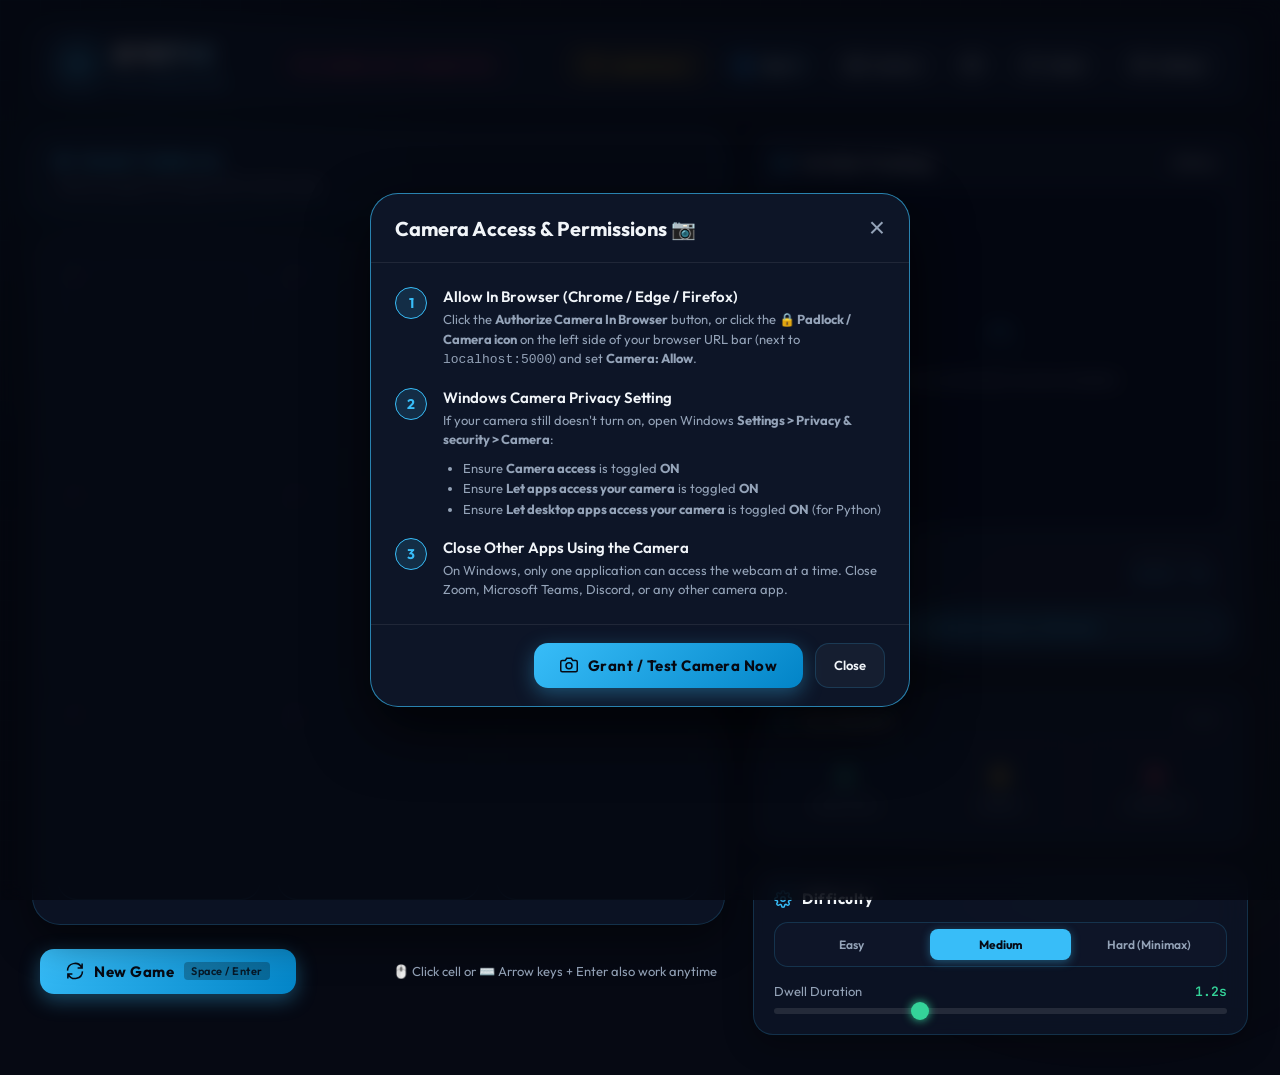
==== commit 1380e850: "feat: Add Vercel deployment support and in-browser eye tracking" ====
--- a/EyeTic/templates/index.html
+++ b/EyeTic/templates/index.html
@@ -9,6 +9,8 @@
   <link rel="preconnect" href="https://fonts.gstatic.com" crossorigin>
   <link href="https://fonts.googleapis.com/css2?family=JetBrains+Mono:wght@400;600;700&family=Outfit:wght@300;400;500;600;700;800&display=swap" rel="stylesheet">
   <link rel="stylesheet" href="/static/style.css">
+  <script src="https://cdn.jsdelivr.net/npm/@mediapipe/camera_utils/camera_utils.js" crossorigin="anonymous"></script>
+  <script src="https://cdn.jsdelivr.net/npm/@mediapipe/face_mesh/face_mesh.js" crossorigin="anonymous"></script>
 </head>
 <body>
   <div class="background-grid"></div>
@@ -236,7 +238,9 @@
           </div>
 
           <div class="video-container">
-            <img id="videoFeed" src="/video_feed" alt="Webcam Gaze Feed" crossorigin="anonymous" />
+            <video id="webcamVideo" playsinline autoplay muted style="display:none;"></video>
+            <canvas id="webcamCanvas" width="320" height="240"></canvas>
+            <img id="videoFeed" src="/video_feed" alt="Webcam Gaze Feed" crossorigin="anonymous" style="display:none;" />
             <div id="videoFallback" class="video-fallback hidden">
               <div class="fallback-spinner"></div>
               <p>Camera connecting or preview disabled</p>
--- a/static/style.css
+++ b/static/style.css
@@ -0,0 +1,1572 @@
+:root {
+  --bg-deep: #060913;
+  --bg-card: rgba(14, 23, 42, 0.72);
+  --bg-card-hover: rgba(22, 36, 66, 0.82);
+  --border-subtle: rgba(56, 189, 248, 0.18);
+  --border-active: rgba(56, 189, 248, 0.65);
+  
+  --cyan-primary: #38bdf8;
+  --cyan-glow: rgba(56, 189, 248, 0.4);
+  --cyan-deep: #0284c7;
+  
+  --gold-primary: #fbbf24;
+  --gold-glow: rgba(251, 191, 36, 0.4);
+  
+  --emerald-primary: #34d399;
+  --emerald-glow: rgba(52, 211, 153, 0.4);
+  
+  --crimson-primary: #f43f5e;
+  --crimson-glow: rgba(244, 63, 94, 0.4);
+  
+  --text-primary: #f1f5f9;
+  --text-muted: #94a3b8;
+  --text-dim: #64748b;
+  
+  --radius-sm: 8px;
+  --radius-md: 14px;
+  --radius-lg: 20px;
+  --radius-xl: 28px;
+  
+  --font-main: 'Outfit', -apple-system, BlinkMacSystemFont, sans-serif;
+  --font-mono: 'JetBrains Mono', monospace;
+}
+
+* {
+  margin: 0;
+  padding: 0;
+  box-sizing: border-box;
+}
+
+body {
+  background-color: var(--bg-deep);
+  color: var(--text-primary);
+  font-family: var(--font-main);
+  min-height: 100vh;
+  position: relative;
+  overflow-x: hidden;
+  display: flex;
+  flex-direction: column;
+}
+
+/* Ambient glow background */
+.background-grid {
+  position: fixed;
+  inset: 0;
+  background-image: 
+    linear-gradient(to right, rgba(56, 189, 248, 0.04) 1px, transparent 1px),
+    linear-gradient(to bottom, rgba(56, 189, 248, 0.04) 1px, transparent 1px);
+  background-size: 40px 40px;
+  pointer-events: none;
+  z-index: 0;
+}
+
+.glow-orb {
+  position: fixed;
+  border-radius: 50%;
+  filter: blur(120px);
+  pointer-events: none;
+  z-index: 0;
+}
+
+.orb-1 {
+  width: 500px;
+  height: 500px;
+  background: radial-gradient(circle, rgba(56, 189, 248, 0.12), transparent 70%);
+  top: -100px;
+  left: -100px;
+}
+
+.orb-2 {
+  width: 450px;
+  height: 450px;
+  background: radial-gradient(circle, rgba(251, 191, 36, 0.09), transparent 70%);
+  bottom: -50px;
+  right: -50px;
+}
+
+.app-container {
+  position: relative;
+  z-index: 1;
+  max-width: 1280px;
+  margin: 0 auto;
+  padding: 24px 32px 40px;
+  width: 100%;
+  display: flex;
+  flex-direction: column;
+  gap: 24px;
+}
+
+/* Header */
+.app-header {
+  display: flex;
+  align-items: center;
+  justify-content: space-between;
+  padding: 16px 24px;
+  background: var(--bg-card);
+  backdrop-filter: blur(16px);
+  -webkit-backdrop-filter: blur(16px);
+  border: 1px solid var(--border-subtle);
+  border-radius: var(--radius-lg);
+  box-shadow: 0 10px 30px rgba(0, 0, 0, 0.35);
+}
+
+.brand {
+  display: flex;
+  align-items: center;
+  gap: 14px;
+}
+
+.brand-icon {
+  width: 44px;
+  height: 44px;
+  background: linear-gradient(135deg, rgba(56, 189, 248, 0.2), rgba(14, 165, 233, 0.05));
+  border: 1px solid var(--cyan-primary);
+  border-radius: var(--radius-md);
+  display: flex;
+  align-items: center;
+  justify-content: center;
+  color: var(--cyan-primary);
+  box-shadow: 0 0 16px var(--cyan-glow);
+  animation: pulseBrand 3s infinite ease-in-out;
+}
+
+.brand-icon svg {
+  width: 26px;
+  height: 26px;
+}
+
+@keyframes pulseBrand {
+  0%, 100% { box-shadow: 0 0 12px var(--cyan-glow); transform: scale(1); }
+  50% { box-shadow: 0 0 22px rgba(56, 189, 248, 0.6); transform: scale(1.03); }
+}
+
+.brand-text h1 {
+  font-size: 26px;
+  font-weight: 800;
+  letter-spacing: 2px;
+  background: linear-gradient(135deg, #fff 30%, var(--cyan-primary) 100%);
+  -webkit-background-clip: text;
+  -webkit-text-fill-color: transparent;
+  line-height: 1.1;
+}
+
+.badge-vision {
+  font-size: 10px;
+  font-weight: 700;
+  letter-spacing: 1.5px;
+  color: var(--cyan-primary);
+  opacity: 0.85;
+}
+
+.header-status {
+  display: flex;
+  align-items: center;
+}
+
+.status-pill {
+  display: flex;
+  align-items: center;
+  gap: 8px;
+  padding: 8px 16px;
+  border-radius: 999px;
+  font-size: 12px;
+  font-weight: 600;
+  letter-spacing: 1px;
+  background: rgba(15, 23, 42, 0.8);
+  border: 1px solid var(--border-subtle);
+  transition: all 0.3s ease;
+}
+
+.status-dot {
+  width: 8px;
+  height: 8px;
+  border-radius: 50%;
+}
+
+.status-pill.status-active {
+  border-color: rgba(52, 211, 153, 0.5);
+  color: var(--emerald-primary);
+}
+.status-pill.status-active .status-dot {
+  background: var(--emerald-primary);
+  box-shadow: 0 0 10px var(--emerald-primary);
+}
+
+.status-pill.status-connecting {
+  border-color: rgba(251, 191, 36, 0.5);
+  color: var(--gold-primary);
+}
+.status-pill.status-connecting .status-dot {
+  background: var(--gold-primary);
+  animation: blink 1.2s infinite ease-in-out;
+}
+
+.status-pill.status-inactive {
+  border-color: rgba(244, 63, 94, 0.5);
+  color: var(--crimson-primary);
+}
+.status-pill.status-inactive .status-dot {
+  background: var(--crimson-primary);
+}
+
+@keyframes blink {
+  0%, 100% { opacity: 0.3; }
+  50% { opacity: 1; }
+}
+
+.header-actions {
+  display: flex;
+  align-items: center;
+  gap: 12px;
+}
+
+.btn-icon {
+  width: 42px;
+  height: 42px;
+  border-radius: var(--radius-md);
+  background: rgba(30, 41, 59, 0.5);
+  border: 1px solid var(--border-subtle);
+  color: var(--text-primary);
+  display: flex;
+  align-items: center;
+  justify-content: center;
+  cursor: pointer;
+  transition: all 0.2s ease;
+}
+
+.btn-icon svg {
+  width: 20px;
+  height: 20px;
+}
+
+.btn-icon:hover {
+  background: rgba(56, 189, 248, 0.15);
+  border-color: var(--cyan-primary);
+  color: var(--cyan-primary);
+  box-shadow: 0 0 12px var(--cyan-glow);
+}
+
+.btn-secondary {
+  display: flex;
+  align-items: center;
+  gap: 8px;
+  padding: 10px 18px;
+  background: rgba(30, 41, 59, 0.5);
+  border: 1px solid var(--border-subtle);
+  border-radius: var(--radius-md);
+  color: var(--text-primary);
+  font-family: var(--font-main);
+  font-size: 13px;
+  font-weight: 600;
+  cursor: pointer;
+  transition: all 0.2s ease;
+}
+
+.btn-secondary svg {
+  width: 16px;
+  height: 16px;
+}
+
+.btn-secondary:hover {
+  background: rgba(56, 189, 248, 0.15);
+  border-color: var(--cyan-primary);
+  color: var(--cyan-primary);
+}
+
+/* Layout */
+.main-layout {
+  display: grid;
+  grid-template-columns: 1.4fr 1fr;
+  gap: 28px;
+  align-items: start;
+}
+
+@media (max-width: 980px) {
+  .main-layout {
+    grid-template-columns: 1fr;
+  }
+}
+
+/* Left Arena */
+.game-section {
+  display: flex;
+  flex-direction: column;
+  gap: 20px;
+}
+
+.turn-banner {
+  padding: 18px 24px;
+  border-radius: var(--radius-lg);
+  background: var(--bg-card);
+  backdrop-filter: blur(12px);
+  border: 1px solid var(--border-subtle);
+  display: flex;
+  flex-direction: column;
+  gap: 4px;
+  transition: all 0.3s cubic-bezier(0.4, 0, 0.2, 1);
+}
+
+.turn-indicator {
+  display: flex;
+  align-items: center;
+  gap: 10px;
+}
+
+.turn-dot {
+  width: 10px;
+  height: 10px;
+  border-radius: 50%;
+  transition: all 0.3s ease;
+}
+
+.turn-title {
+  font-size: 18px;
+  font-weight: 700;
+  letter-spacing: 1px;
+}
+
+.turn-subtitle {
+  font-size: 13px;
+  color: var(--text-muted);
+}
+
+.turn-banner.turn-player {
+  border-color: rgba(56, 189, 248, 0.4);
+  box-shadow: 0 4px 20px rgba(56, 189, 248, 0.12);
+}
+.turn-banner.turn-player .turn-dot {
+  background: var(--cyan-primary);
+  box-shadow: 0 0 10px var(--cyan-primary);
+}
+.turn-banner.turn-player .turn-title {
+  color: var(--cyan-primary);
+}
+
+.turn-banner.turn-ai {
+  border-color: rgba(251, 191, 36, 0.4);
+  box-shadow: 0 4px 20px rgba(251, 191, 36, 0.12);
+}
+.turn-banner.turn-ai .turn-dot {
+  background: var(--gold-primary);
+  box-shadow: 0 0 10px var(--gold-primary);
+  animation: blink 0.8s infinite;
+}
+.turn-banner.turn-ai .turn-title {
+  color: var(--gold-primary);
+}
+
+.turn-banner.turn-win {
+  border-color: rgba(52, 211, 153, 0.6);
+  background: rgba(16, 185, 129, 0.12);
+  box-shadow: 0 4px 25px rgba(52, 211, 153, 0.25);
+}
+.turn-banner.turn-win .turn-dot {
+  background: var(--emerald-primary);
+  box-shadow: 0 0 12px var(--emerald-primary);
+}
+.turn-banner.turn-win .turn-title {
+  color: var(--emerald-primary);
+}
+
+.turn-banner.turn-loss {
+  border-color: rgba(244, 63, 94, 0.6);
+  background: rgba(244, 63, 94, 0.12);
+  box-shadow: 0 4px 25px rgba(244, 63, 94, 0.25);
+}
+.turn-banner.turn-loss .turn-dot {
+  background: var(--crimson-primary);
+  box-shadow: 0 0 12px var(--crimson-primary);
+}
+.turn-banner.turn-loss .turn-title {
+  color: var(--crimson-primary);
+}
+
+.turn-banner.turn-draw {
+  border-color: rgba(148, 163, 184, 0.6);
+  background: rgba(148, 163, 184, 0.1);
+}
+.turn-banner.turn-draw .turn-title {
+  color: #cbd5e1;
+}
+
+/* Board Grid */
+.board-wrapper {
+  background: var(--bg-card);
+  backdrop-filter: blur(16px);
+  border: 1px solid var(--border-subtle);
+  border-radius: var(--radius-xl);
+  padding: 24px;
+  box-shadow: 0 16px 40px rgba(0, 0, 0, 0.45);
+}
+
+.board-grid {
+  display: grid;
+  grid-template-columns: repeat(3, 1fr);
+  gap: 16px;
+  width: 100%;
+  aspect-ratio: 1 / 1;
+}
+
+.cell {
+  background: rgba(15, 23, 42, 0.7);
+  border: 1.5px solid rgba(56, 189, 248, 0.2);
+  border-radius: var(--radius-lg);
+  position: relative;
+  display: flex;
+  align-items: center;
+  justify-content: center;
+  cursor: pointer;
+  transition: all 0.25s cubic-bezier(0.4, 0, 0.2, 1);
+  user-select: none;
+  overflow: hidden;
+}
+
+.cell:hover:not(.taken) {
+  border-color: var(--cyan-primary);
+  background: rgba(56, 189, 248, 0.1);
+  box-shadow: 0 0 20px rgba(56, 189, 248, 0.2);
+  transform: translateY(-2px);
+}
+
+.cell.gaze-locked:not(.taken) {
+  border-color: var(--cyan-primary);
+  background: rgba(56, 189, 248, 0.16);
+  box-shadow: 0 0 30px rgba(56, 189, 248, 0.4);
+  transform: scale(1.02);
+}
+
+.cell-num {
+  position: absolute;
+  top: 10px;
+  left: 12px;
+  font-family: var(--font-mono);
+  font-size: 11px;
+  color: rgba(148, 163, 184, 0.35);
+  font-weight: 600;
+}
+
+/* Dwell Circular Progress Ring */
+.dwell-svg {
+  position: absolute;
+  inset: 12px;
+  width: calc(100% - 24px);
+  height: calc(100% - 24px);
+  transform: rotate(-90deg);
+  pointer-events: none;
+  opacity: 0;
+  transition: opacity 0.2s ease;
+}
+
+.cell.gaze-locked:not(.taken) .dwell-svg {
+  opacity: 1;
+}
+
+.dwell-bg {
+  fill: none;
+  stroke: rgba(255, 255, 255, 0.08);
+  stroke-width: 6;
+}
+
+.dwell-bar {
+  fill: none;
+  stroke: var(--emerald-primary);
+  stroke-width: 7;
+  stroke-linecap: round;
+  stroke-dasharray: 339.29;
+  stroke-dashoffset: 339.29;
+  filter: drop-shadow(0 0 6px var(--emerald-primary));
+  transition: stroke-dashoffset 0.05s linear;
+}
+
+/* Mark Slot */
+.mark-slot {
+  display: flex;
+  align-items: center;
+  justify-content: center;
+  width: 70%;
+  height: 70%;
+  z-index: 2;
+}
+
+.mark-x {
+  width: 100%;
+  height: 100%;
+  color: var(--cyan-primary);
+  filter: drop-shadow(0 0 14px var(--cyan-glow));
+  animation: popIn 0.3s cubic-bezier(0.175, 0.885, 0.32, 1.275);
+}
+
+.mark-o {
+  width: 100%;
+  height: 100%;
+  color: var(--gold-primary);
+  filter: drop-shadow(0 0 14px var(--gold-glow));
+  animation: popIn 0.3s cubic-bezier(0.175, 0.885, 0.32, 1.275);
+}
+
+@keyframes popIn {
+  0% { transform: scale(0.3) rotate(-20deg); opacity: 0; }
+  100% { transform: scale(1) rotate(0deg); opacity: 1; }
+}
+
+.cell.win-cell {
+  background: rgba(52, 211, 153, 0.22) !important;
+  border-color: var(--emerald-primary) !important;
+  box-shadow: 0 0 30px rgba(52, 211, 153, 0.5) !important;
+  animation: pulseWin 1.5s infinite alternate ease-in-out;
+}
+
+@keyframes pulseWin {
+  0% { transform: scale(1); }
+  100% { transform: scale(1.03); }
+}
+
+/* Action Bar */
+.board-actions {
+  display: flex;
+  align-items: center;
+  justify-content: space-between;
+  padding: 4px 8px;
+}
+
+.btn-primary {
+  display: inline-flex;
+  align-items: center;
+  gap: 10px;
+  padding: 13px 26px;
+  background: linear-gradient(135deg, var(--cyan-primary), #0284c7);
+  color: #060913;
+  font-family: var(--font-main);
+  font-size: 15px;
+  font-weight: 700;
+  letter-spacing: 0.5px;
+  border: none;
+  border-radius: var(--radius-md);
+  cursor: pointer;
+  box-shadow: 0 6px 20px rgba(56, 189, 248, 0.35);
+  transition: all 0.2s cubic-bezier(0.4, 0, 0.2, 1);
+}
+
+.btn-primary svg {
+  width: 18px;
+  height: 18px;
+}
+
+.btn-primary:hover {
+  transform: translateY(-2px);
+  box-shadow: 0 8px 25px rgba(56, 189, 248, 0.55);
+}
+
+.kbd-hint {
+  font-size: 11px;
+  font-weight: 600;
+  background: rgba(0, 0, 0, 0.25);
+  padding: 2px 7px;
+  border-radius: 4px;
+  color: rgba(6, 9, 19, 0.85);
+}
+
+.helper-text {
+  font-size: 13px;
+  color: var(--text-muted);
+}
+
+/* Sidebar */
+.sidebar-section {
+  display: flex;
+  flex-direction: column;
+  gap: 20px;
+}
+
+.card {
+  background: var(--bg-card);
+  backdrop-filter: blur(16px);
+  border: 1px solid var(--border-subtle);
+  border-radius: var(--radius-lg);
+  padding: 20px;
+  box-shadow: 0 10px 30px rgba(0, 0, 0, 0.3);
+}
+
+.card-header {
+  display: flex;
+  align-items: center;
+  justify-content: space-between;
+  margin-bottom: 14px;
+}
+
+.card-title {
+  display: flex;
+  align-items: center;
+  gap: 10px;
+  font-size: 15px;
+  font-weight: 700;
+  letter-spacing: 0.5px;
+  color: var(--text-primary);
+}
+
+.card-title svg {
+  width: 18px;
+  height: 18px;
+  color: var(--cyan-primary);
+}
+
+.card-badge {
+  font-size: 11px;
+  font-weight: 700;
+  padding: 4px 10px;
+  border-radius: 999px;
+  letter-spacing: 1px;
+}
+
+.badge-active {
+  background: rgba(52, 211, 153, 0.15);
+  color: var(--emerald-primary);
+  border: 1px solid rgba(52, 211, 153, 0.4);
+}
+
+.video-container {
+  width: 100%;
+  aspect-ratio: 4 / 3;
+  background: #020617;
+  border-radius: var(--radius-md);
+  overflow: hidden;
+  position: relative;
+  border: 1px solid rgba(56, 189, 248, 0.25);
+}
+
+.video-container img,
+.video-container canvas,
+.video-container video {
+  width: 100%;
+  height: 100%;
+  object-fit: cover;
+  display: block;
+}
+
+.video-fallback {
+  position: absolute;
+  inset: 0;
+  display: flex;
+  flex-direction: column;
+  align-items: center;
+  justify-content: center;
+  gap: 12px;
+  background: #020617;
+  color: var(--text-muted);
+  font-size: 13px;
+  text-align: center;
+  padding: 20px;
+}
+
+.fallback-spinner {
+  width: 32px;
+  height: 32px;
+  border: 3px solid rgba(56, 189, 248, 0.2);
+  border-top-color: var(--cyan-primary);
+  border-radius: 50%;
+  animation: spin 1s infinite linear;
+}
+
+@keyframes spin {
+  to { transform: rotate(360deg); }
+}
+
+.gaze-overlay-dot {
+  position: absolute;
+  width: 14px;
+  height: 14px;
+  background: var(--cyan-primary);
+  border-radius: 50%;
+  box-shadow: 0 0 12px var(--cyan-primary), 0 0 20px var(--cyan-primary);
+  transform: translate(-50%, -50%);
+  pointer-events: none;
+  transition: all 0.08s ease-out;
+  opacity: 0.85;
+}
+
+.vision-telemetry {
+  display: flex;
+  justify-content: space-between;
+  margin-top: 14px;
+  padding: 10px 14px;
+  background: rgba(15, 23, 42, 0.6);
+  border-radius: var(--radius-sm);
+  border: 1px solid rgba(255, 255, 255, 0.05);
+}
+
+.telemetry-item {
+  display: flex;
+  flex-direction: column;
+  gap: 2px;
+}
+
+.telemetry-label {
+  font-size: 11px;
+  color: var(--text-dim);
+  text-transform: uppercase;
+  letter-spacing: 0.5px;
+}
+
+.telemetry-val {
+  font-family: var(--font-mono);
+  font-size: 13px;
+  font-weight: 600;
+  color: var(--cyan-primary);
+}
+
+.camera-actions-row {
+  margin-top: 12px;
+  display: flex;
+  flex-direction: column;
+  gap: 8px;
+}
+
+.btn-cam-action {
+  width: 100%;
+  display: flex;
+  align-items: center;
+  justify-content: center;
+  gap: 8px;
+  padding: 10px 16px;
+  background: rgba(56, 189, 248, 0.12);
+  border: 1px solid var(--cyan-primary);
+  border-radius: var(--radius-md);
+  color: var(--cyan-primary);
+  font-family: var(--font-main);
+  font-size: 13px;
+  font-weight: 600;
+  cursor: pointer;
+  transition: all 0.2s ease;
+}
+
+.btn-cam-action:hover {
+  background: rgba(56, 189, 248, 0.25);
+  box-shadow: 0 0 16px var(--cyan-glow);
+  transform: translateY(-1px);
+}
+
+.btn-cam-action svg {
+  width: 16px;
+  height: 16px;
+}
+
+/* Stats Card */
+.stats-grid {
+  display: grid;
+  grid-template-columns: repeat(3, 1fr);
+  gap: 12px;
+}
+
+.stat-box {
+  background: rgba(15, 23, 42, 0.65);
+  border: 1px solid rgba(255, 255, 255, 0.06);
+  border-radius: var(--radius-md);
+  padding: 14px;
+  text-align: center;
+  display: flex;
+  flex-direction: column;
+  gap: 4px;
+}
+
+.stat-number {
+  font-family: var(--font-mono);
+  font-size: 26px;
+  font-weight: 700;
+}
+
+.stat-label {
+  font-size: 11px;
+  color: var(--text-muted);
+  text-transform: uppercase;
+  letter-spacing: 0.5px;
+}
+
+.stat-win .stat-number { color: var(--emerald-primary); }
+.stat-draw .stat-number { color: var(--gold-primary); }
+.stat-loss .stat-number { color: var(--crimson-primary); }
+
+.btn-text-subtle {
+  background: none;
+  border: none;
+  color: var(--text-dim);
+  font-size: 12px;
+  cursor: pointer;
+  padding: 4px 8px;
+  border-radius: 4px;
+}
+
+.btn-text-subtle:hover {
+  color: var(--crimson-primary);
+  background: rgba(244, 63, 94, 0.1);
+}
+
+/* Config Card */
+.difficulty-toggle {
+  display: grid;
+  grid-template-columns: repeat(3, 1fr);
+  gap: 8px;
+  background: rgba(15, 23, 42, 0.8);
+  padding: 6px;
+  border-radius: var(--radius-md);
+  border: 1px solid var(--border-subtle);
+  margin-bottom: 16px;
+}
+
+.diff-btn {
+  background: transparent;
+  border: none;
+  color: var(--text-muted);
+  font-family: var(--font-main);
+  font-size: 12px;
+  font-weight: 600;
+  padding: 8px 10px;
+  border-radius: var(--radius-sm);
+  cursor: pointer;
+  transition: all 0.2s ease;
+}
+
+.diff-btn.active {
+  background: var(--cyan-primary);
+  color: #060913;
+  font-weight: 700;
+  box-shadow: 0 2px 10px var(--cyan-glow);
+}
+
+.dwell-slider-group {
+  display: flex;
+  flex-direction: column;
+  gap: 8px;
+}
+
+.dwell-label-row {
+  display: flex;
+  justify-content: space-between;
+  font-size: 13px;
+  color: var(--text-muted);
+}
+
+.dwell-val {
+  font-family: var(--font-mono);
+  font-weight: 600;
+  color: var(--emerald-primary);
+}
+
+input[type="range"] {
+  -webkit-appearance: none;
+  width: 100%;
+  height: 6px;
+  background: rgba(255, 255, 255, 0.1);
+  border-radius: 999px;
+  outline: none;
+}
+
+input[type="range"]::-webkit-slider-thumb {
+  -webkit-appearance: none;
+  width: 18px;
+  height: 18px;
+  border-radius: 50%;
+  background: var(--emerald-primary);
+  cursor: pointer;
+  box-shadow: 0 0 10px var(--emerald-primary);
+  transition: transform 0.1s ease;
+}
+
+input[type="range"]::-webkit-slider-thumb:hover {
+  transform: scale(1.2);
+}
+
+/* Modals */
+.modal-overlay {
+  position: fixed;
+  inset: 0;
+  background: rgba(4, 7, 15, 0.78);
+  backdrop-filter: blur(10px);
+  -webkit-backdrop-filter: blur(10px);
+  display: flex;
+  align-items: center;
+  justify-content: center;
+  z-index: 100;
+  padding: 20px;
+  opacity: 1;
+  transition: opacity 0.25s ease;
+}
+
+.modal-overlay.hidden {
+  opacity: 0;
+  pointer-events: none;
+}
+
+.modal-card {
+  background: #0d1527;
+  border: 1px solid var(--border-active);
+  border-radius: var(--radius-xl);
+  max-width: 540px;
+  width: 100%;
+  box-shadow: 0 24px 60px rgba(0, 0, 0, 0.7);
+  overflow: hidden;
+  transform: scale(1);
+  transition: transform 0.25s ease;
+}
+
+.modal-overlay.hidden .modal-card {
+  transform: scale(0.95);
+}
+
+.modal-header {
+  display: flex;
+  align-items: center;
+  justify-content: space-between;
+  padding: 20px 24px;
+  border-bottom: 1px solid rgba(255, 255, 255, 0.08);
+}
+
+.modal-header h2 {
+  font-size: 20px;
+  font-weight: 700;
+  color: var(--text-primary);
+}
+
+.btn-close {
+  background: none;
+  border: none;
+  font-size: 28px;
+  color: var(--text-muted);
+  cursor: pointer;
+  line-height: 1;
+}
+
+.btn-close:hover {
+  color: var(--crimson-primary);
+}
+
+.modal-body {
+  padding: 24px;
+  display: flex;
+  flex-direction: column;
+  gap: 18px;
+}
+
+.guide-step {
+  display: flex;
+  gap: 16px;
+  align-items: flex-start;
+}
+
+.step-num {
+  width: 32px;
+  height: 32px;
+  border-radius: 50%;
+  background: rgba(56, 189, 248, 0.15);
+  border: 1px solid var(--cyan-primary);
+  color: var(--cyan-primary);
+  display: flex;
+  align-items: center;
+  justify-content: center;
+  font-weight: 700;
+  font-size: 14px;
+  flex-shrink: 0;
+}
+
+.step-content h3 {
+  font-size: 15px;
+  font-weight: 600;
+  margin-bottom: 4px;
+  color: var(--text-primary);
+}
+
+.step-content p {
+  font-size: 13px;
+  color: var(--text-muted);
+  line-height: 1.5;
+}
+
+.settings-options {
+  gap: 16px;
+}
+
+.setting-row {
+  display: flex;
+  align-items: center;
+  justify-content: space-between;
+  padding: 12px 16px;
+  background: rgba(15, 23, 42, 0.6);
+  border-radius: var(--radius-md);
+  border: 1px solid rgba(255, 255, 255, 0.05);
+}
+
+.setting-row h4 {
+  font-size: 14px;
+  font-weight: 600;
+  color: var(--text-primary);
+}
+
+.setting-row p {
+  font-size: 12px;
+  color: var(--text-muted);
+}
+
+/* Switch */
+.toggle-switch {
+  position: relative;
+  display: inline-block;
+  width: 48px;
+  height: 26px;
+  flex-shrink: 0;
+}
+
+.toggle-switch input {
+  opacity: 0;
+  width: 0;
+  height: 0;
+}
+
+.toggle-slider {
+  position: absolute;
+  cursor: pointer;
+  inset: 0;
+  background-color: rgba(255, 255, 255, 0.15);
+  transition: .3s cubic-bezier(0.4, 0, 0.2, 1);
+  border-radius: 34px;
+}
+
+.toggle-slider:before {
+  position: absolute;
+  content: "";
+  height: 20px;
+  width: 20px;
+  left: 3px;
+  bottom: 3px;
+  background-color: white;
+  transition: .3s cubic-bezier(0.4, 0, 0.2, 1);
+  border-radius: 50%;
+}
+
+input:checked + .toggle-slider {
+  background-color: var(--cyan-primary);
+  box-shadow: 0 0 12px var(--cyan-glow);
+}
+
+input:checked + .toggle-slider:before {
+  transform: translateX(22px);
+  background-color: #060913;
+}
+
+.modal-footer {
+  padding: 18px 24px;
+  border-top: 1px solid rgba(255, 255, 255, 0.08);
+  display: flex;
+  justify-content: flex-end;
+}
+
+.hidden {
+  display: none !important;
+}
+
+/* ========================================================
+   LEADERBOARD & AUTH COMPONENT EXTENSIONS
+   ======================================================== */
+
+/* Nav Buttons */
+.btn-nav-gold {
+  color: var(--gold-primary) !important;
+  border-color: rgba(251, 191, 36, 0.35) !important;
+  background: rgba(251, 191, 36, 0.08) !important;
+}
+
+.btn-nav-gold:hover {
+  background: rgba(251, 191, 36, 0.18) !important;
+  border-color: var(--gold-primary) !important;
+  box-shadow: 0 0 15px var(--gold-glow);
+}
+
+.btn-user-pill {
+  display: inline-flex;
+  align-items: center;
+  gap: 8px;
+  border-color: rgba(56, 189, 248, 0.3);
+  background: rgba(56, 189, 248, 0.08);
+  padding: 8px 14px;
+  border-radius: 30px;
+}
+
+.btn-user-pill:hover {
+  border-color: var(--cyan-primary);
+  box-shadow: 0 0 12px var(--cyan-glow);
+}
+
+.user-avatar-icon {
+  font-size: 16px;
+  line-height: 1;
+}
+
+.user-points-badge {
+  background: var(--cyan-primary);
+  color: #040d1a;
+  font-size: 10px;
+  font-weight: 800;
+  font-family: var(--font-mono);
+  padding: 2px 7px;
+  border-radius: 10px;
+  letter-spacing: 0.5px;
+}
+
+/* Points Toast Notification */
+.points-toast {
+  position: fixed;
+  top: 24px;
+  right: 28px;
+  z-index: 9999;
+  background: rgba(15, 23, 42, 0.95);
+  backdrop-filter: blur(20px);
+  -webkit-backdrop-filter: blur(20px);
+  border: 1px solid var(--gold-primary);
+  box-shadow: 0 10px 30px rgba(0, 0, 0, 0.5), 0 0 20px var(--gold-glow);
+  border-radius: var(--radius-md);
+  padding: 12px 18px;
+  display: flex;
+  align-items: center;
+  gap: 14px;
+  animation: slideToastIn 0.35s cubic-bezier(0.16, 1, 0.3, 1);
+}
+
+@keyframes slideToastIn {
+  from { opacity: 0; transform: translateY(-20px) scale(0.95); }
+  to { opacity: 1; transform: translateY(0) scale(1); }
+}
+
+.toast-icon {
+  font-size: 26px;
+  line-height: 1;
+}
+
+.toast-content {
+  display: flex;
+  flex-direction: column;
+}
+
+.toast-title {
+  font-size: 14px;
+  font-weight: 800;
+  color: var(--gold-primary);
+  letter-spacing: 0.5px;
+}
+
+.toast-sub {
+  font-size: 12px;
+  color: var(--text-muted);
+}
+
+/* User Quick Stats in Scoreboard Sidebar */
+.user-quick-stats {
+  margin-top: 14px;
+  padding-top: 12px;
+  border-top: 1px dashed rgba(255, 255, 255, 0.1);
+  display: flex;
+  flex-direction: column;
+  gap: 6px;
+}
+
+.user-qs-row {
+  display: flex;
+  justify-content: space-between;
+  align-items: center;
+  font-size: 12px;
+}
+
+.user-qs-label {
+  color: var(--text-muted);
+}
+
+.user-qs-val {
+  font-family: var(--font-mono);
+  font-weight: 700;
+  color: var(--cyan-primary);
+}
+
+/* Large Modal for Leaderboard */
+.modal-large {
+  max-width: 760px !important;
+  width: 95% !important;
+}
+
+.modal-filter-tabs {
+  display: flex;
+  gap: 6px;
+  background: rgba(15, 23, 42, 0.6);
+  padding: 4px;
+  border-radius: var(--radius-md);
+  border: 1px solid rgba(255, 255, 255, 0.08);
+  margin-bottom: 16px;
+}
+
+.modal-filter-btn {
+  flex: 1;
+  padding: 8px 12px;
+  font-size: 12px;
+  font-weight: 700;
+  color: var(--text-muted);
+  background: transparent;
+  border: none;
+  border-radius: var(--radius-sm);
+  cursor: pointer;
+  transition: all 0.2s ease;
+}
+
+.modal-filter-btn.active {
+  background: var(--cyan-primary);
+  color: #040d1a;
+  box-shadow: 0 0 10px var(--cyan-glow);
+}
+
+/* Mini Podium in Modal */
+.mini-podium {
+  display: flex;
+  align-items: flex-end;
+  justify-content: center;
+  gap: 12px;
+  margin-bottom: 18px;
+}
+
+.mini-podium-card {
+  flex: 1;
+  background: rgba(15, 23, 42, 0.7);
+  border: 1px solid rgba(255, 255, 255, 0.1);
+  border-radius: var(--radius-md);
+  padding: 12px 8px;
+  text-align: center;
+  position: relative;
+  display: flex;
+  flex-direction: column;
+  align-items: center;
+  transition: transform 0.2s ease;
+}
+
+.mini-podium-card:hover {
+  transform: translateY(-3px);
+}
+
+.mini-podium-card.rank-1 {
+  border-color: rgba(251, 191, 36, 0.5);
+  background: linear-gradient(180deg, rgba(251, 191, 36, 0.15) 0%, rgba(15, 23, 42, 0.8) 100%);
+  box-shadow: 0 0 18px rgba(251, 191, 36, 0.2);
+  padding: 16px 8px 12px;
+}
+
+.mini-podium-card.rank-2 {
+  border-color: rgba(148, 163, 184, 0.4);
+}
+
+.mini-podium-card.rank-3 {
+  border-color: rgba(217, 119, 6, 0.4);
+}
+
+.mp-crown {
+  position: absolute;
+  top: -12px;
+  font-size: 18px;
+}
+
+.mp-avatar {
+  font-size: 24px;
+  margin-bottom: 4px;
+}
+
+.mp-name {
+  font-size: 13px;
+  font-weight: 700;
+  color: var(--text-primary);
+  white-space: nowrap;
+  overflow: hidden;
+  text-overflow: ellipsis;
+  max-width: 100px;
+}
+
+.mp-pts {
+  font-size: 12px;
+  font-family: var(--font-mono);
+  font-weight: 700;
+  color: var(--cyan-primary);
+}
+
+.mp-badge {
+  font-size: 10px;
+  font-weight: 800;
+  padding: 2px 6px;
+  border-radius: 10px;
+  margin-top: 4px;
+  background: rgba(255, 255, 255, 0.08);
+  color: var(--text-dim);
+}
+
+.rank-1 .mp-badge {
+  background: var(--gold-primary);
+  color: #040d1a;
+}
+
+/* Modal Table */
+.modal-table-scroll {
+  max-height: 280px;
+  overflow-y: auto;
+  border-radius: var(--radius-md);
+  border: 1px solid rgba(255, 255, 255, 0.08);
+}
+
+.modal-lb-table {
+  width: 100%;
+  border-collapse: collapse;
+  text-align: left;
+}
+
+.modal-lb-table th {
+  position: sticky;
+  top: 0;
+  background: rgba(15, 23, 42, 0.95);
+  backdrop-filter: blur(8px);
+  padding: 10px 14px;
+  font-size: 11px;
+  font-weight: 700;
+  text-transform: uppercase;
+  color: var(--text-dim);
+  border-bottom: 1px solid rgba(255, 255, 255, 0.08);
+}
+
+.modal-lb-table td {
+  padding: 12px 14px;
+  font-size: 13px;
+  border-bottom: 1px solid rgba(255, 255, 255, 0.04);
+}
+
+.modal-lb-table tr.user-row td {
+  background: rgba(56, 189, 248, 0.12);
+  border-color: rgba(56, 189, 248, 0.3);
+}
+
+/* Profile Modal Hero & Stats */
+.profile-hero {
+  text-align: center;
+  padding: 10px 0 20px;
+  border-bottom: 1px solid rgba(255, 255, 255, 0.08);
+  margin-bottom: 18px;
+}
+
+.profile-avatar-large {
+  width: 72px;
+  height: 72px;
+  border-radius: 50%;
+  background: radial-gradient(circle, rgba(56, 189, 248, 0.25) 0%, rgba(14, 23, 42, 0.8) 100%);
+  border: 2px solid var(--cyan-primary);
+  box-shadow: 0 0 20px var(--cyan-glow);
+  display: flex;
+  align-items: center;
+  justify-content: center;
+  font-size: 36px;
+  margin: 0 auto 10px;
+}
+
+.profile-username {
+  font-size: 22px;
+  font-weight: 800;
+  color: var(--text-primary);
+}
+
+.profile-rank-badge {
+  display: inline-block;
+  padding: 4px 12px;
+  background: rgba(251, 191, 36, 0.15);
+  border: 1px solid rgba(251, 191, 36, 0.4);
+  border-radius: 20px;
+  color: var(--gold-primary);
+  font-size: 11px;
+  font-weight: 700;
+  letter-spacing: 0.5px;
+  margin-top: 6px;
+}
+
+.profile-stats-grid {
+  display: grid;
+  grid-template-columns: 1fr 1fr;
+  gap: 12px;
+}
+
+.prof-stat-box {
+  background: rgba(15, 23, 42, 0.7);
+  border: 1px solid rgba(255, 255, 255, 0.08);
+  border-radius: var(--radius-md);
+  padding: 12px 14px;
+  display: flex;
+  flex-direction: column;
+}
+
+.prof-stat-val {
+  font-size: 20px;
+  font-weight: 800;
+  font-family: var(--font-mono);
+  color: var(--cyan-primary);
+}
+
+.prof-stat-lbl {
+  font-size: 11px;
+  color: var(--text-dim);
+  margin-top: 2px;
+}
+
+/* In-Modal Auth Elements */
+.auth-tabs {
+  display: flex;
+  background: rgba(15, 23, 42, 0.7);
+  padding: 4px;
+  border-radius: var(--radius-md);
+  border: 1px solid rgba(255, 255, 255, 0.08);
+}
+
+.auth-tab-btn {
+  flex: 1;
+  padding: 8px 12px;
+  font-size: 13px;
+  font-weight: 600;
+  color: var(--text-muted);
+  background: transparent;
+  border: none;
+  border-radius: calc(var(--radius-md) - 4px);
+  cursor: pointer;
+  transition: all 0.2s ease;
+}
+
+.auth-tab-btn.active {
+  background: var(--cyan-primary);
+  color: #040d1a;
+  box-shadow: 0 2px 10px var(--cyan-glow);
+}
+
+.auth-form {
+  display: flex;
+  flex-direction: column;
+  gap: 14px;
+}
+
+.form-group {
+  display: flex;
+  flex-direction: column;
+  gap: 5px;
+  text-align: left;
+}
+
+.form-label {
+  font-size: 12px;
+  font-weight: 600;
+  color: var(--text-primary);
+}
+
+.form-input {
+  width: 100%;
+  padding: 10px 14px;
+  background: rgba(15, 23, 42, 0.8);
+  border: 1px solid rgba(255, 255, 255, 0.12);
+  border-radius: var(--radius-md);
+  color: var(--text-primary);
+  font-size: 13px;
+  font-family: inherit;
+  outline: none;
+  transition: all 0.2s ease;
+}
+
+.form-input:focus {
+  border-color: var(--cyan-primary);
+  box-shadow: 0 0 10px var(--cyan-glow);
+  background: rgba(15, 23, 42, 0.95);
+}
+
+.avatar-picker-label {
+  font-size: 12px;
+  font-weight: 600;
+  color: var(--text-primary);
+}
+
+.avatar-grid {
+  display: grid;
+  grid-template-columns: repeat(6, 1fr);
+  gap: 6px;
+}
+
+.avatar-option {
+  width: 100%;
+  aspect-ratio: 1;
+  display: flex;
+  align-items: center;
+  justify-content: center;
+  font-size: 18px;
+  background: rgba(15, 23, 42, 0.6);
+  border: 1px solid rgba(255, 255, 255, 0.1);
+  border-radius: var(--radius-sm);
+  cursor: pointer;
+  transition: all 0.2s ease;
+}
+
+.avatar-option:hover {
+  background: rgba(56, 189, 248, 0.15);
+  border-color: var(--cyan-primary);
+}
+
+.avatar-option.selected {
+  background: rgba(56, 189, 248, 0.25);
+  border-color: var(--cyan-primary);
+  box-shadow: 0 0 10px var(--cyan-glow);
+}
+
+.auth-alert {
+  padding: 10px 12px;
+  border-radius: var(--radius-md);
+  font-size: 12px;
+  margin-bottom: 12px;
+}
+
+.auth-alert.error {
+  background: rgba(244, 63, 94, 0.15);
+  border: 1px solid rgba(244, 63, 94, 0.4);
+  color: #fda4af;
+}
+
+.auth-alert.success {
+  background: rgba(52, 211, 153, 0.15);
+  border: 1px solid rgba(52, 211, 153, 0.4);
+  color: #6ee7b7;
+}
+
+.demo-accounts {
+  background: rgba(15, 23, 42, 0.4);
+  border: 1px dashed rgba(255, 255, 255, 0.12);
+  border-radius: var(--radius-md);
+  padding: 10px 12px;
+}
+
+.demo-accounts-title {
+  font-size: 10px;
+  font-weight: 700;
+  text-transform: uppercase;
+  color: var(--text-dim);
+  margin-bottom: 6px;
+}
+
+.demo-chips {
+  display: flex;
+  gap: 6px;
+  flex-wrap: wrap;
+}
+
+.demo-chip {
+  background: rgba(255, 255, 255, 0.06);
+  border: 1px solid rgba(255, 255, 255, 0.1);
+  border-radius: 20px;
+  padding: 4px 8px;
+  font-size: 11px;
+  color: var(--text-muted);
+  cursor: pointer;
+  transition: all 0.2s ease;
+}
+
+.demo-chip:hover {
+  background: rgba(56, 189, 248, 0.2);
+  color: var(--cyan-primary);
+  border-color: var(--cyan-primary);
+}
+
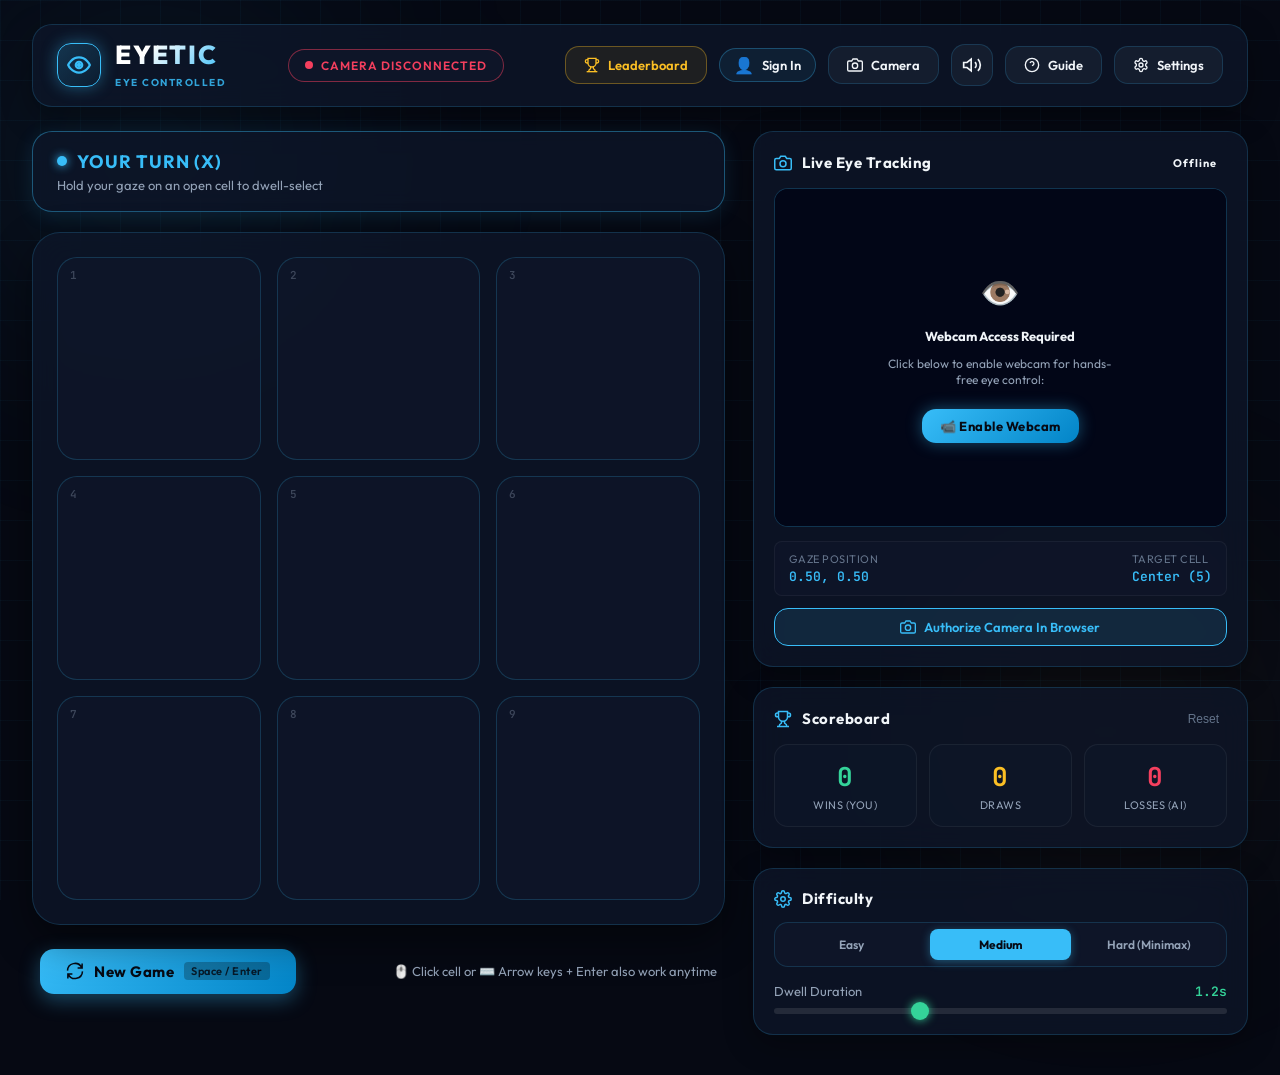
==== commit ed20d1cf: "fix: Resolve camera lock, add direct Enable Webcam button and robust frame loop" ====
--- a/EyeTic/templates/index.html
+++ b/EyeTic/templates/index.html
@@ -237,13 +237,18 @@
             <span id="trackerBadge" class="card-badge badge-active">Active</span>
           </div>
 
-          <div class="video-container">
-            <video id="webcamVideo" playsinline autoplay muted style="display:none;"></video>
+          <div class="video-container" id="videoContainer">
+            <video id="webcamVideo" playsinline autoplay muted></video>
             <canvas id="webcamCanvas" width="320" height="240"></canvas>
             <img id="videoFeed" src="/video_feed" alt="Webcam Gaze Feed" crossorigin="anonymous" style="display:none;" />
-            <div id="videoFallback" class="video-fallback hidden">
-              <div class="fallback-spinner"></div>
-              <p>Camera connecting or preview disabled</p>
+            <div id="videoFallback" class="video-fallback">
+              <div class="fallback-spinner" id="fallbackSpinner" style="display:none;"></div>
+              <div id="fallbackIcon" style="font-size: 32px; margin-bottom: 4px;">👁️</div>
+              <p id="fallbackMsg" style="font-weight: 700; color: var(--text-primary); margin: 0;">Webcam Access Required</p>
+              <span id="fallbackSub" style="font-size: 12px; color: var(--text-muted); max-width: 240px; text-align: center; line-height: 1.4;">Click below to enable webcam for hands-free eye control:</span>
+              <button id="startCamBtn" class="btn-primary" style="margin-top: 8px; font-size: 13px; padding: 9px 18px; box-shadow: 0 0 16px var(--cyan-glow); cursor: pointer;">
+                📹 Enable Webcam
+              </button>
             </div>
             <!-- Calibrated Gaze Position Overlay -->
             <div id="gazeOverlayDot" class="gaze-overlay-dot"></div>
--- a/static/style.css
+++ b/static/style.css
@@ -635,12 +635,22 @@
 }
 
 .video-container img,
-.video-container canvas,
-.video-container video {
+.video-container canvas {
   width: 100%;
   height: 100%;
   object-fit: cover;
   display: block;
+}
+
+.video-container video#webcamVideo {
+  position: absolute;
+  top: 0;
+  left: 0;
+  width: 1px;
+  height: 1px;
+  opacity: 0.001;
+  pointer-events: none;
+  z-index: -10;
 }
 
 .video-fallback {
